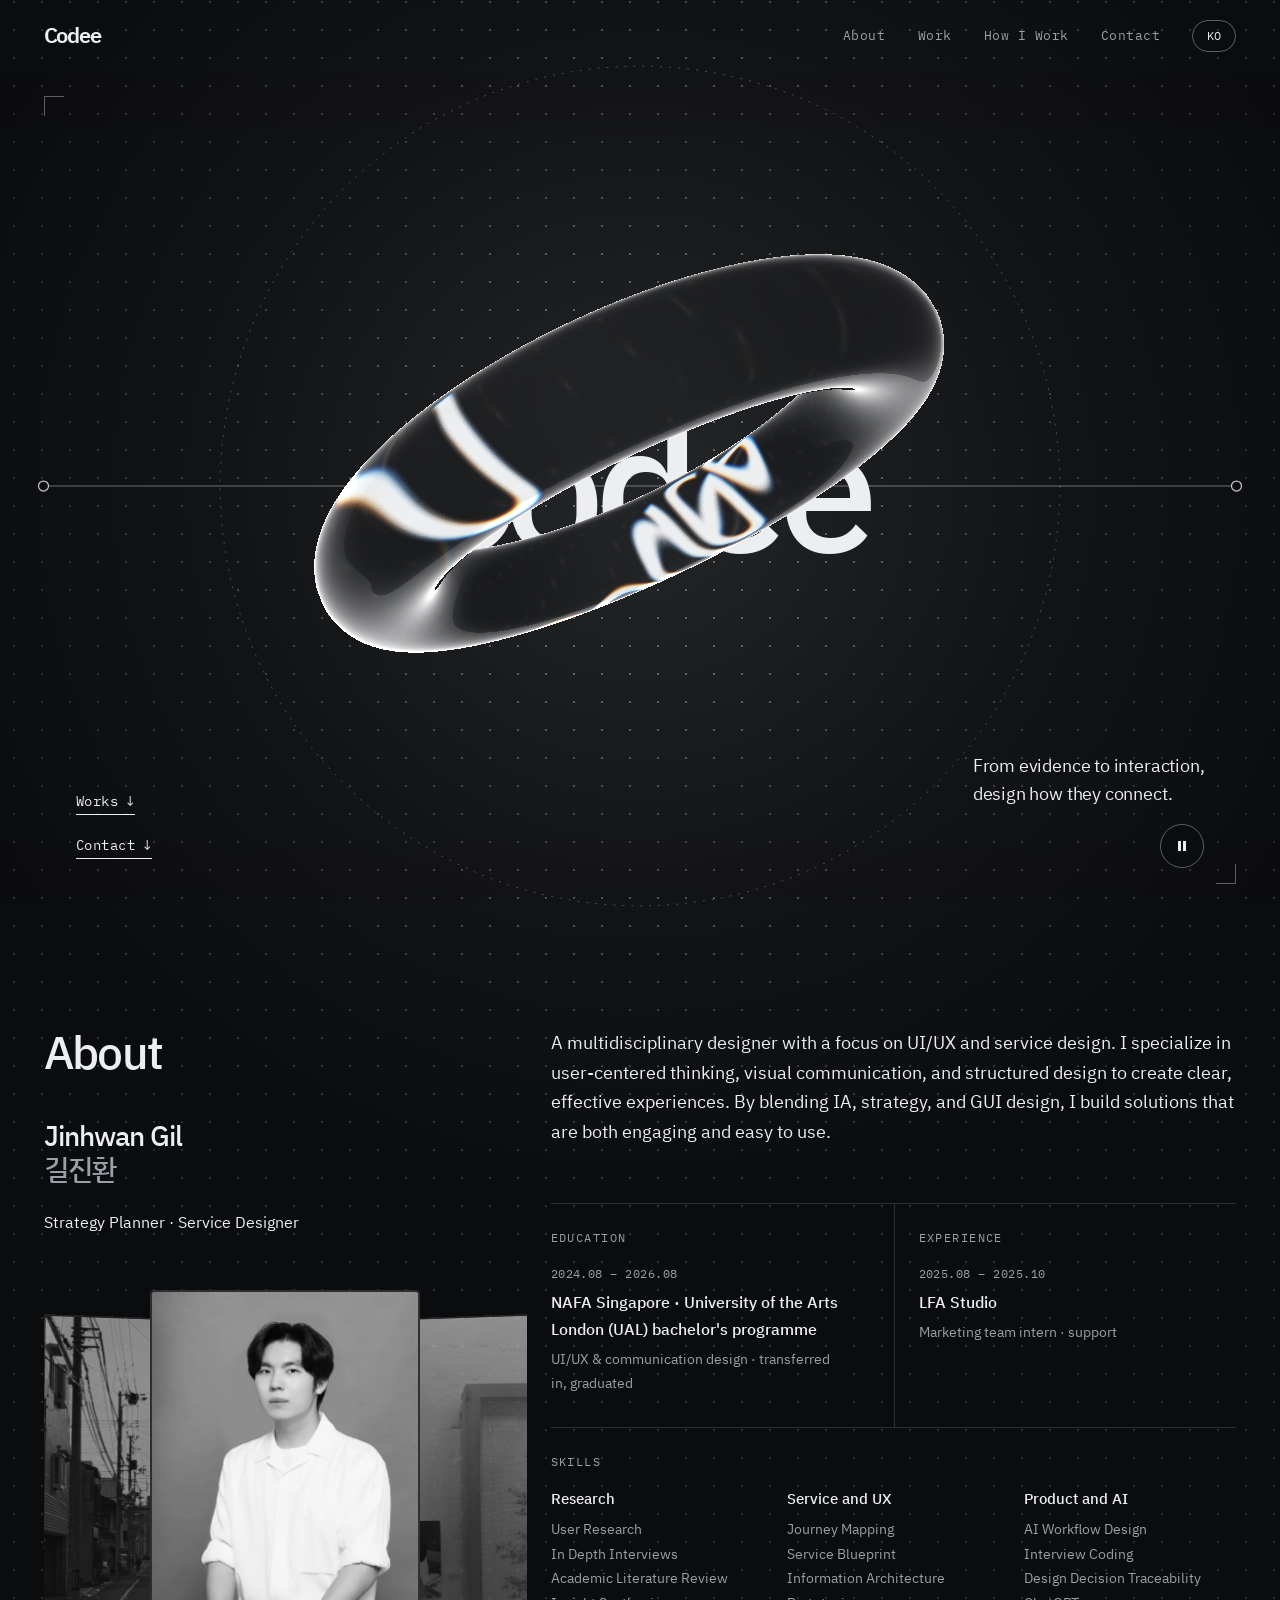
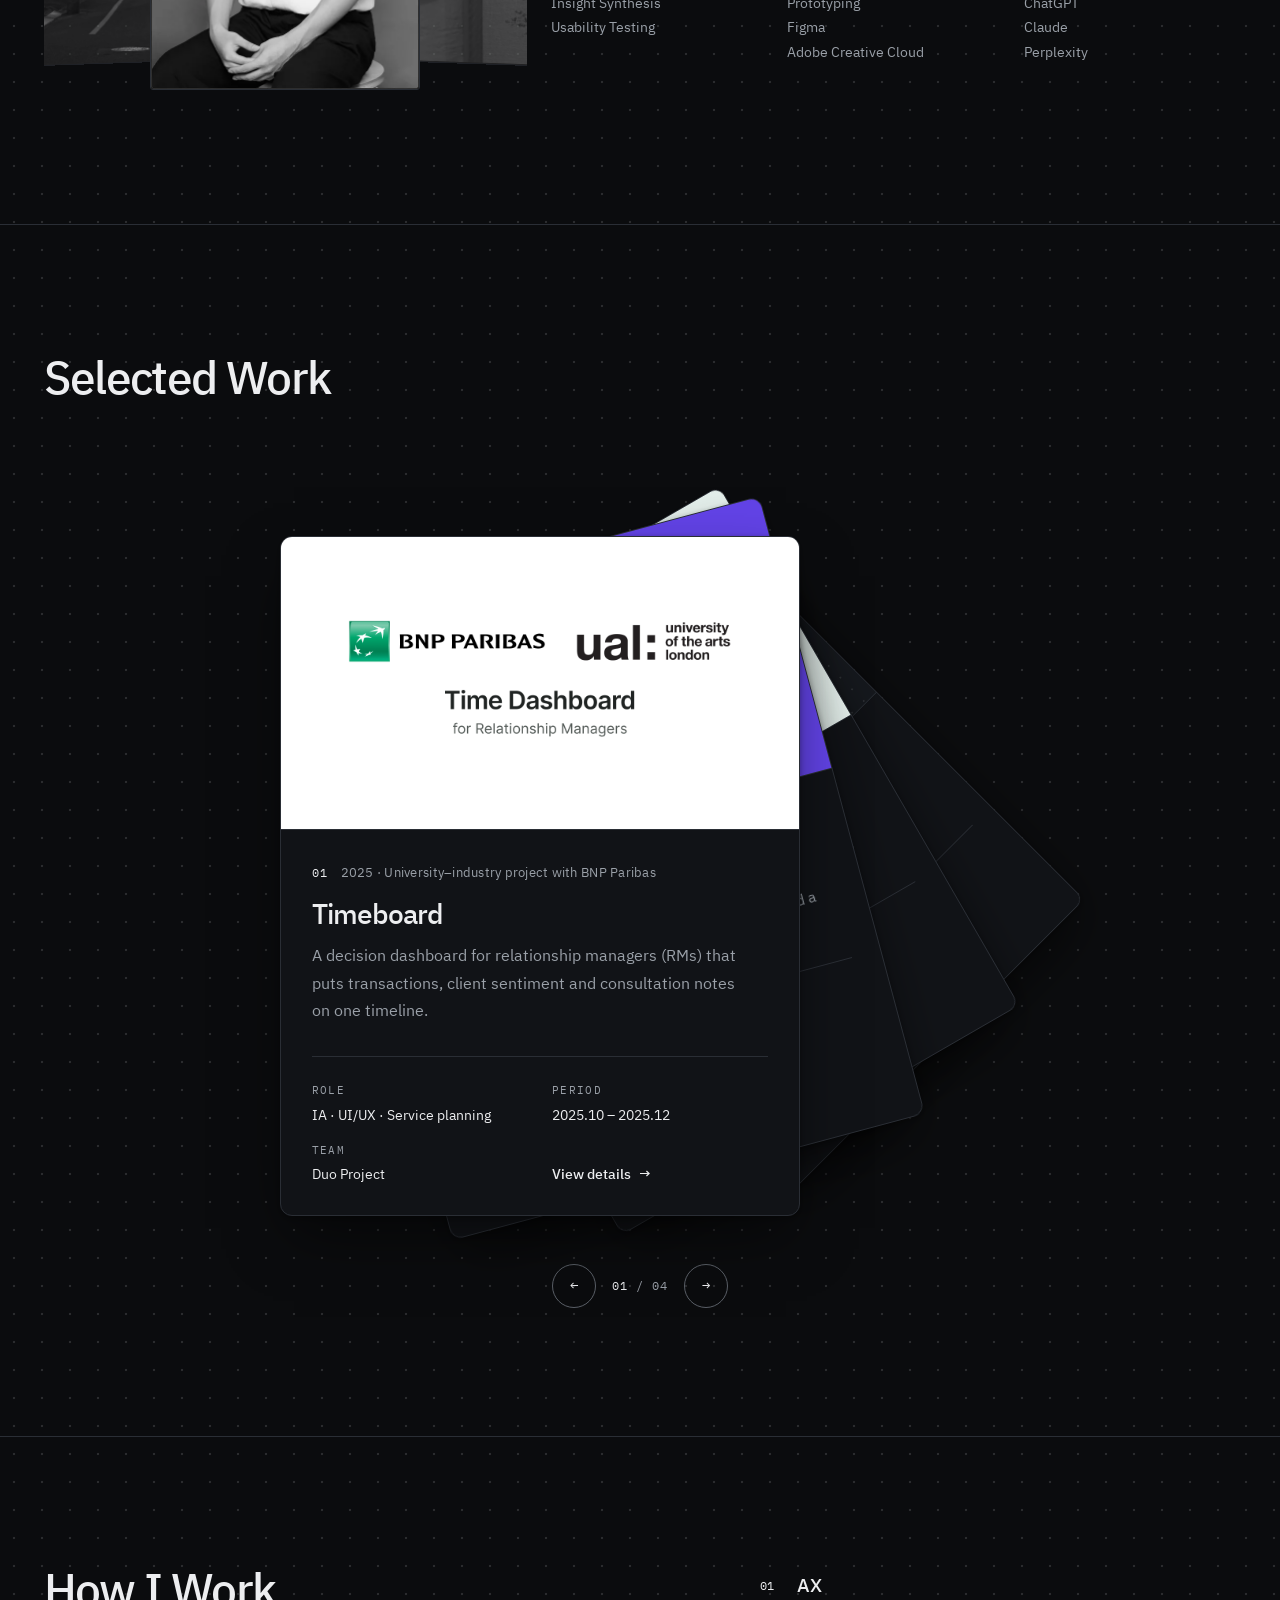
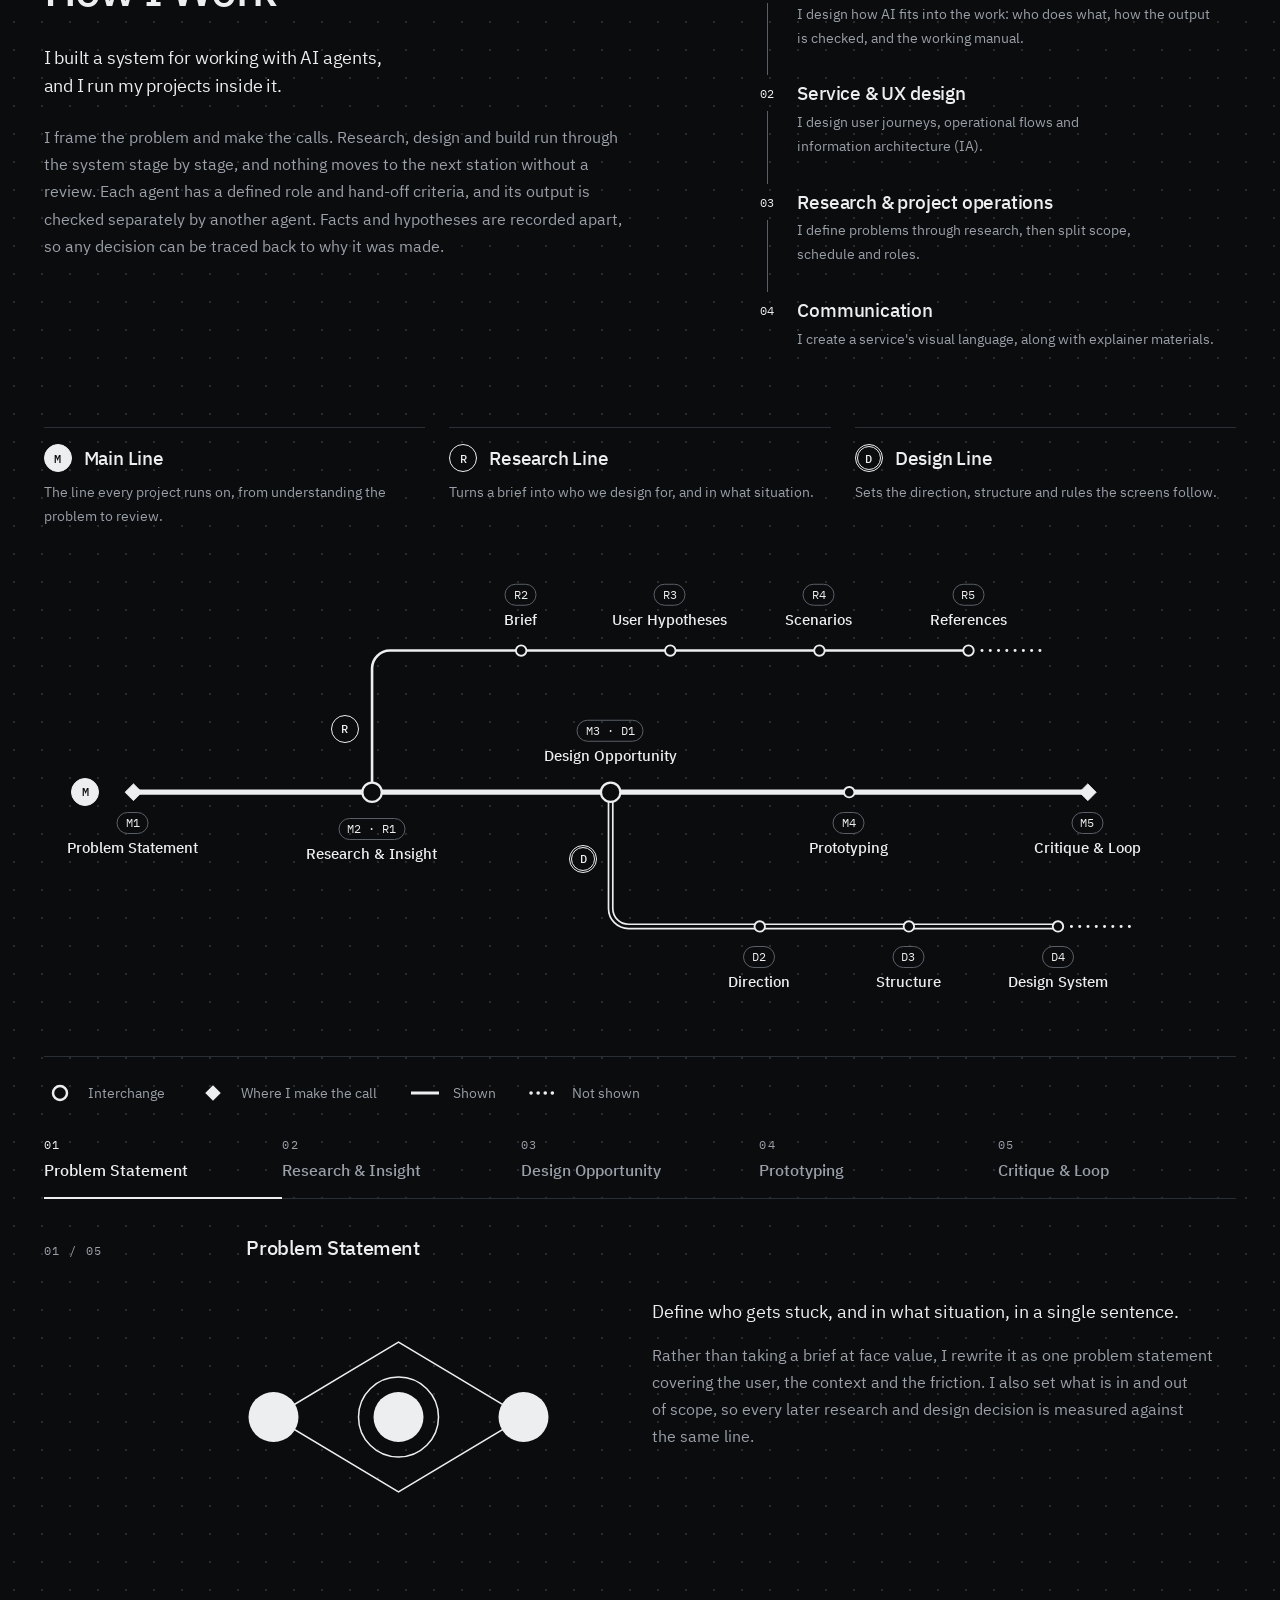
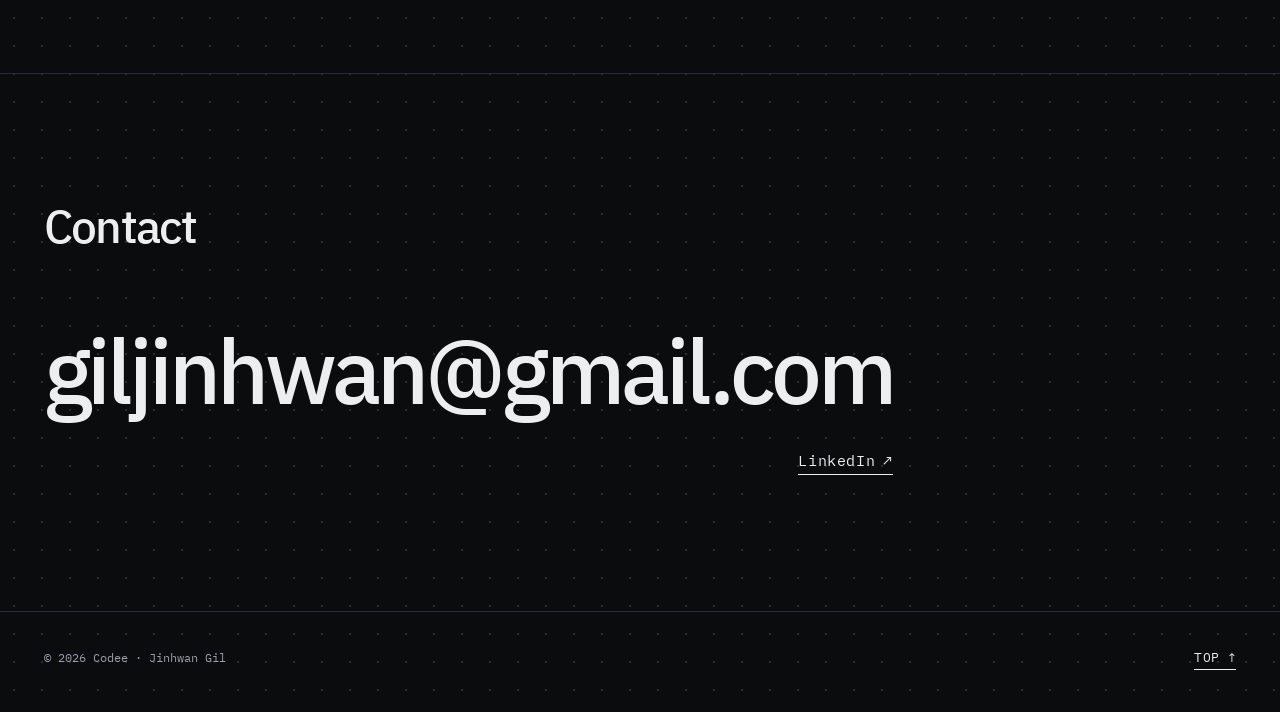
==== en/index.html @ a47cee91 "Publish Codee site Co-Authored-By: Claude Opus 5.5 <noreply@anthropic.com>" ====
<!doctype html>
<html lang="en">
<head>
  <meta charset="utf-8">
  <meta name="viewport" content="width=device-width, initial-scale=1">
  <meta name="color-scheme" content="dark">
  <meta name="theme-color" content="#0B0C0E">
  <title>Codee — Jinhwan Gil · Strategy Planner &amp; Service Designer</title>
  <meta name="description" content="From evidence to interaction, design how they connect.">
  <meta property="og:type" content="website">
  <meta property="og:title" content="Codee — Jinhwan Gil · Strategy Planner &amp; Service Designer">
  <meta property="og:description" content="From evidence to interaction, design how they connect.">
  <meta property="og:locale" content="en_US">
  <meta property="og:url" content="https://jinhwan-ship-it.github.io/Codee_-Website/en/">
  <link rel="canonical" href="https://jinhwan-ship-it.github.io/Codee_-Website/en/">
  <link rel="alternate" hreflang="ko" href="https://jinhwan-ship-it.github.io/Codee_-Website/">
  <link rel="alternate" hreflang="en" href="https://jinhwan-ship-it.github.io/Codee_-Website/en/">
  <link rel="preconnect" href="https://fonts.googleapis.com">
  <link rel="preconnect" href="https://fonts.gstatic.com" crossorigin>
  <link rel="stylesheet" href="https://fonts.googleapis.com/css2?family=IBM+Plex+Mono:wght@400;500&family=IBM+Plex+Sans+KR:wght@400;500;600&display=swap">
  <link rel="stylesheet" href="../assets/css/tokens.css">
  <link rel="stylesheet" href="../assets/css/base.css">
  <link rel="stylesheet" href="../assets/css/layout.css">
  <link rel="stylesheet" href="../assets/css/motion.css">
  <script>document.documentElement.classList.add('js');</script>
</head>
<body>
  <a class="skip-link" href="#main">Skip to content</a>

  <header class="site-header" data-header>
    <div class="shell site-header__inner">
      <a class="wordmark" href="#top" aria-label="Codee home">Codee</a>
      <button class="menu-toggle" type="button" aria-expanded="false" aria-controls="site-nav" data-menu-toggle data-label-open="Menu" data-label-close="Close">
        <span class="menu-toggle__label">Menu</span>
        <span class="menu-toggle__icon" aria-hidden="true"></span>
      </button>
      <nav class="site-nav" id="site-nav" aria-label="Main menu" data-menu>
        <ul class="site-nav__list">
          <li><a href="#about" data-nav>About</a></li>
          <li><a href="#work" data-nav>Work</a></li>
          <li><a href="#how" data-nav>How I Work</a></li>
          <li><a href="#contact" data-nav>Contact</a></li>
        </ul>
        <a class="lang-switch" href="../" hreflang="ko" lang="ko"><span class="visually-hidden">한국어 버전 — </span>KO</a>
      </nav>
    </div>
  </header>

  <main id="main">
    <section class="hero" id="top" aria-labelledby="hero-title" data-hero>
      <div class="hero__stage" data-glass-stage aria-hidden="true">
        <canvas class="hero__canvas" data-glass-canvas></canvas>
        <div class="hero__fallback" data-glass-fallback>
          <span class="hero__ring"></span>
        </div>
        <div class="hero__grab" data-glass-grab></div>
      </div>
      <h1 class="hero__title" id="hero-title" data-hero-title>Codee</h1>

      <div class="shell hero__frame">
        <p class="hero__lead"><span class="line">From evidence to interaction,</span> <span class="line">design how they connect.</span></p>
        <ul class="hero__links">
          <li><a class="text-link" href="#work">Works<span aria-hidden="true">↓</span></a></li>
          <li><a class="text-link" href="#contact">Contact<span aria-hidden="true">↓</span></a></li>
        </ul>
        <button class="motion-toggle" type="button" aria-label="Pause background motion" data-motion-toggle data-label-pause="Pause background motion" data-label-play="Play background motion" hidden>
          <span class="motion-toggle__icon" aria-hidden="true"></span>
        </button>
      </div>
    </section>

    <section class="section" id="about" aria-labelledby="about-title">
      <div class="shell profile">
        <div class="profile__id">
          <h2 class="section-title" id="about-title">About</h2>
          <p class="profile__name">Jinhwan Gil</p>
          <p class="profile__name-sub" lang="ko">길진환</p>
          <p class="profile__role">Strategy Planner&nbsp;· Service Designer</p>
          <div class="gallery" data-gallery aria-hidden="true">
            <div class="gallery__card" data-gallery-card><img src="../assets/img/about/photo-01.webp" alt="" width="270" height="400" loading="lazy" decoding="async" draggable="false"></div><div class="gallery__card" data-gallery-card><img src="../assets/img/about/photo-02.webp" alt="" width="270" height="400" loading="lazy" decoding="async" draggable="false"></div><div class="gallery__card" data-gallery-card><img src="../assets/img/about/photo-03.webp" alt="" width="270" height="400" loading="lazy" decoding="async" draggable="false"></div><div class="gallery__card" data-gallery-card><img src="../assets/img/about/photo-04.webp" alt="" width="270" height="400" loading="lazy" decoding="async" draggable="false"></div><div class="gallery__card" data-gallery-card><img src="../assets/img/about/photo-05.webp" alt="" width="270" height="400" loading="lazy" decoding="async" draggable="false"></div>
          </div>
        </div>
        <div class="profile__body">
          <p class="profile__desc">A multidisciplinary designer with a focus on UI/UX and service design. I specialize in user-centered thinking, visual communication, and structured design to create clear, effective experiences. By blending IA, strategy, and GUI&nbsp;design, I build solutions that are both engaging and easy to&nbsp;use.</p>
          <div class="profile__grid">
              <div class="profile__cell">
                <h3 class="profile__label">Education</h3>
                <p class="profile__period">2024.08 – 2026.08</p>
                <p class="profile__main">NAFA Singapore&nbsp;· University of the Arts London (UAL) bachelor's&nbsp;programme</p>
                <p class="profile__sub">UI/UX &amp; communication design&nbsp;· transferred in,&nbsp;graduated</p>
              </div>
              <div class="profile__cell">
                <h3 class="profile__label">Experience</h3>
                <p class="profile__period">2025.08 – 2025.10</p>
                <p class="profile__main">LFA&nbsp;Studio</p>
                <p class="profile__sub">Marketing team intern ·&nbsp;support</p>
              </div>
              <div class="profile__cell profile__cell--wide">
                <h3 class="profile__label">Skills</h3>
                <dl class="skills">
                  <div class="skills__group">
                    <dt>Research</dt>
                    <dd><ul class="skills__items"><li>User Research</li><li>In Depth Interviews</li><li>Academic Literature Review</li><li>Insight Synthesis</li><li>Usability Testing</li></ul></dd>
                  </div>
                  <div class="skills__group">
                    <dt>Service and UX</dt>
                    <dd><ul class="skills__items"><li>Journey Mapping</li><li>Service Blueprint</li><li>Information Architecture</li><li>Prototyping</li><li>Figma</li><li>Adobe Creative Cloud</li></ul></dd>
                  </div>
                  <div class="skills__group">
                    <dt>Product and AI</dt>
                    <dd><ul class="skills__items"><li>AI Workflow Design</li><li>Interview Coding</li><li>Design Decision Traceability</li><li>ChatGPT</li><li>Claude</li><li>Perplexity</li></ul></dd>
                  </div>
                </dl>
              </div>
          </div>
        </div>
      </div>
    </section>

    <section class="section" id="work" aria-labelledby="work-title">
      <div class="shell">
        <header class="section-head">
          <h2 class="section-title" id="work-title">Selected Work</h2>
        </header>

        <div class="work-stage" data-stack-stage>
          <ol class="work-list" data-stack>
          <li class="work-card">
            <div class="work-card__link work-card__link--viewer">
              <div class="work-card__media thumb" data-thumb><picture><source media="(max-width: 560px)" srcset="../assets/img/work/timeboard/thumb-mobile.png" width="696" height="435"><img src="../assets/img/work/timeboard/thumb.png" alt="BNP Paribas · UAL — Time Dashboard for Relationship Managers" width="1314" height="820" loading="lazy" decoding="async" draggable="false" data-slot></picture></div>
              <div class="work-card__body">
                <p class="work-card__index"><span aria-hidden="true">01</span>2025&nbsp;· University–industry project with BNP&nbsp;Paribas</p>
                <h3 class="work-card__title">Timeboard</h3>
                <p class="work-card__summary">A decision dashboard for relationship managers (RMs) that puts transactions, client sentiment and consultation notes on one&nbsp;timeline.</p>
                <div class="meta">
                  <dl class="meta__list"><div><dt>Role</dt><dd>IA&nbsp;· UI/UX&nbsp;· Service planning</dd></div><div><dt>Period</dt><dd>2025.10 – 2025.12</dd></div><div><dt>Team</dt><dd>Duo Project</dd></div></dl>
                  <button class="work-card__more" type="button" data-viewer-open="timeboard" aria-haspopup="dialog">View details<span class="work-card__arrow" aria-hidden="true">→</span></button>
                </div>
              </div>
            </div>
          </li>
          <li class="work-card">
            <div class="work-card__link work-card__link--viewer">
              <div class="work-card__media thumb" data-thumb><picture><source media="(max-width: 560px)" srcset="../assets/img/work/joyn/thumb-mobile.png" width="696" height="435"><img src="../assets/img/work/joyn/thumb.png" alt="Joyn — International Student Community Platform" width="1314" height="820" loading="lazy" decoding="async" draggable="false" data-slot></picture></div>
              <div class="work-card__body">
                <p class="work-card__index"><span aria-hidden="true">02</span>2026&nbsp;· Personal&nbsp;project</p>
                <h3 class="work-card__title">Joyn</h3>
                <p class="work-card__summary">A community for international students: 3–5 people spend a week together, then choose what’s&nbsp;next.</p>
                <div class="meta">
                  <dl class="meta__list"><div><dt>Role</dt><dd>Service design&nbsp;· UI/UX&nbsp;· Prototyping</dd></div><div><dt>Period</dt><dd>2026.01 – 2026.04</dd></div><div><dt>Team</dt><dd>Solo Project</dd></div></dl>
                  <button class="work-card__more" type="button" data-viewer-open="joyn" aria-haspopup="dialog">View details<span class="work-card__arrow" aria-hidden="true">→</span></button>
                </div>
              </div>
            </div>
          </li>
          <li class="work-card">
            <div class="work-card__link work-card__link--viewer">
              <div class="work-card__media thumb" data-thumb><picture><source media="(max-width: 560px)" srcset="../assets/img/work/dogta/thumb-mobile.png" width="696" height="435"><img src="../assets/img/work/dogta/thumb.png" alt="DogTa — Pet Care Service Project" width="1314" height="820" loading="lazy" decoding="async" draggable="false" data-slot></picture></div>
              <div class="work-card__body">
                <p class="work-card__index"><span aria-hidden="true">03</span>2026&nbsp;· Personal&nbsp;project</p>
                <h3 class="work-card__title">Dogta</h3>
                <p class="work-card__summary">A shared space for pet owners and trainers that connects training records with explanations and&nbsp;questions.</p>
                <div class="meta">
                  <dl class="meta__list"><div><dt>Role</dt><dd>Service design&nbsp;· UX flows&nbsp;· Prototyping</dd></div><div><dt>Period</dt><dd>2026.08 – 2026.09</dd></div><div><dt>Team</dt><dd>Solo Project</dd></div></dl>
                  <button class="work-card__more" type="button" data-viewer-open="dogta" aria-haspopup="dialog">View details<span class="work-card__arrow" aria-hidden="true">→</span></button>
                </div>
              </div>
            </div>
          </li>
          <li class="work-card">
            <div class="work-card__link work-card__link--viewer">
              <div class="work-card__media thumb is-empty"></div>
              <div class="work-card__body">
                <p class="work-card__index"><span aria-hidden="true">04</span></p>
                <h3 class="work-card__title">Routeree</h3>
                <p class="work-card__summary">Lorem auriosm is making so waiting a&nbsp;moment</p>
                <div class="meta">
                  <dl class="meta__list"><div><dt>Role</dt><dd></dd></div><div><dt>Period</dt><dd></dd></div><div><dt>Team</dt><dd></dd></div></dl>
                  <button class="work-card__more" type="button" data-viewer-open="routeree" aria-haspopup="dialog">View details<span class="work-card__arrow" aria-hidden="true">→</span></button>
                </div>
              </div>
            </div>
          </li>
          </ol>
          <div class="stack-nav" data-stack-nav hidden>
            <button class="stack-nav__btn" type="button" data-stack-prev aria-label="Previous project"><span aria-hidden="true">←</span></button>
            <p class="stack-nav__count" aria-hidden="true"><span data-stack-current>01</span> / 04</p>
            <button class="stack-nav__btn" type="button" data-stack-next aria-label="Next project"><span aria-hidden="true">→</span></button>
          </div>
          <p class="visually-hidden" aria-live="polite" data-stack-status></p>
        </div>
      </div>
    </section>

    <section class="section" id="how" aria-labelledby="how-title">
      <div class="shell">
        <div class="how-head">
          <h2 class="section-title how-head__title" id="how-title">How I Work</h2>
          <div class="how-head__text">
            <p class="how-head__lead"><span class="line">I built a system for working with AI agents,</span> <span class="line">and I run my projects inside&nbsp;it.</span></p>
            <p class="how-head__body">I frame the problem and make the calls. Research, design and build run through the system stage by stage, and nothing moves to the next station without a review. Each agent has a defined role and hand-off criteria, and its output is checked separately by another agent. Facts and hypotheses are recorded apart, so any decision can be traced back to why it was&nbsp;made.</p>
          </div>
          <ol class="do-list">
            <li class="do-item">
              <p class="do-item__index" aria-hidden="true">01</p>
              <h3 class="do-item__title">AX</h3>
              <p class="do-item__text">I design how AI fits into the work: who does what, how the output is checked, and the working&nbsp;manual.</p>
            </li>
            <li class="do-item">
              <p class="do-item__index" aria-hidden="true">02</p>
              <h3 class="do-item__title">Service &amp; UX&nbsp;design</h3>
              <p class="do-item__text">I design user journeys, operational flows and information architecture&nbsp;(IA).</p>
            </li>
            <li class="do-item">
              <p class="do-item__index" aria-hidden="true">03</p>
              <h3 class="do-item__title">Research &amp; project&nbsp;operations</h3>
              <p class="do-item__text">I define problems through research, then split scope, schedule and&nbsp;roles.</p>
            </li>
            <li class="do-item">
              <p class="do-item__index" aria-hidden="true">04</p>
              <h3 class="do-item__title">Communication</h3>
              <p class="do-item__text">I create a service's visual language, along with explainer&nbsp;materials.</p>
            </li>
          </ol>
        </div>
        <div class="linemap-area">
          <div class="linemap" role="group" aria-label="Part of my working system's line map: main, research and design lines" data-motion="draw" data-motion-state="static">
            <svg class="linemap__svg" viewBox="0 0 1600 580" aria-hidden="true" focusable="false">
            <path class="linemap__path line-m" pathLength="1" d="M120 290 H1400"/>
            <path class="linemap__path line-r" pathLength="1" d="M440 290 V124 A24 24 0 0 1 464 100 H1240"/>
            <path class="linemap__path line-d" pathLength="1" d="M760 290 V446 A24 24 0 0 0 784 470 H1360"/>
            <path class="linemap__path line-d-inner" pathLength="1" d="M760 290 V446 A24 24 0 0 0 784 470 H1360"/>
            <path class="segment-hidden line-r" d="M1258 100 H1340"/>
            <path class="segment-hidden line-d" d="M1378 470 H1460"/>
            <rect class="mark is-decision" data-mark="m1" x="112" y="282" width="16" height="16" transform="rotate(45 120 290)"/>
            <circle class="mark interchange" data-mark="m2" cx="440" cy="290" r="13"/>
            <circle class="mark interchange" data-mark="m3" cx="760" cy="290" r="13"/>
            <circle class="mark" data-mark="m4" cx="1080" cy="290" r="7"/>
            <rect class="mark is-decision" data-mark="m5" x="1392" y="282" width="16" height="16" transform="rotate(45 1400 290)"/>
            <circle class="mark" data-mark="r2" cx="640" cy="100" r="7"/>
            <circle class="mark" data-mark="r3" cx="840" cy="100" r="7"/>
            <circle class="mark" data-mark="r4" cx="1040" cy="100" r="7"/>
            <circle class="mark" data-mark="r5" cx="1240" cy="100" r="7"/>
            <circle class="mark" data-mark="d2" cx="960" cy="470" r="7"/>
            <circle class="mark" data-mark="d3" cx="1160" cy="470" r="7"/>
            <circle class="mark" data-mark="d4" cx="1360" cy="470" r="7"/>
            </svg>
            <div class="linemap__line line-m">
              <h3 class="linemap__title"><span class="line-badge">M</span><span class="linemap__name">Main Line</span></h3>
              <p class="linemap__desc">The line every project runs on, from understanding the problem to&nbsp;review.</p>
              <span class="linemap__tag line-badge" aria-hidden="true" style="--x:3.5%;--y:50%">M</span>
              <ol class="linemap__stations">
                <li class="station is-below is-decision" data-station="m1" style="--x:7.5%;--y:50%"><span class="station__code">M1</span><span class="station__name">Problem Statement</span></li>
                <li class="station is-below interchange" data-station="m2" style="--x:27.5%;--y:50%"><span class="station__code">M2&nbsp;· R1</span><span class="station__name">Research &amp; Insight</span></li>
                <li class="station is-above interchange" data-station="m3" style="--x:47.5%;--y:50%"><span class="station__code">M3&nbsp;· D1</span><span class="station__name">Design Opportunity</span></li>
                <li class="station is-below" data-station="m4" style="--x:67.5%;--y:50%"><span class="station__code">M4</span><span class="station__name">Prototyping</span></li>
                <li class="station is-below is-decision" data-station="m5" style="--x:87.5%;--y:50%"><span class="station__code">M5</span><span class="station__name">Critique &amp; Loop</span></li>
              </ol>
            </div>
            <div class="linemap__line line-r">
              <h3 class="linemap__title"><span class="line-badge">R</span><span class="linemap__name">Research Line</span></h3>
              <p class="linemap__desc">Turns a brief into who we design for, and in what&nbsp;situation.</p>
              <span class="linemap__tag line-badge" aria-hidden="true" style="--x:25.25%;--y:35.34%">R</span>
              <ol class="linemap__stations">
                <li class="interchange" data-station="m2-r"><span class="station__code">M2&nbsp;· R1</span></li>
                <li class="station is-above" data-station="r2" style="--x:40%;--y:17.24%"><span class="station__code">R2</span><span class="station__name">Brief</span></li>
                <li class="station is-above" data-station="r3" style="--x:52.5%;--y:17.24%"><span class="station__code">R3</span><span class="station__name">User Hypotheses</span></li>
                <li class="station is-above" data-station="r4" style="--x:65%;--y:17.24%"><span class="station__code">R4</span><span class="station__name">Scenarios</span></li>
                <li class="station is-above" data-station="r5" style="--x:77.5%;--y:17.24%"><span class="station__code">R5</span><span class="station__name">References</span></li>
              </ol>
            </div>
            <div class="linemap__line line-d">
              <h3 class="linemap__title"><span class="line-badge">D</span><span class="linemap__name">Design Line</span></h3>
              <p class="linemap__desc">Sets the direction, structure and rules the screens&nbsp;follow.</p>
              <span class="linemap__tag line-badge" aria-hidden="true" style="--x:45.25%;--y:65.52%">D</span>
              <ol class="linemap__stations">
                <li class="interchange" data-station="m3-d"><span class="station__code">M3&nbsp;· D1</span></li>
                <li class="station is-below" data-station="d2" style="--x:60%;--y:81.03%"><span class="station__code">D2</span><span class="station__name">Direction</span></li>
                <li class="station is-below" data-station="d3" style="--x:72.5%;--y:81.03%"><span class="station__code">D3</span><span class="station__name">Structure</span></li>
                <li class="station is-below" data-station="d4" style="--x:85%;--y:81.03%"><span class="station__code">D4</span><span class="station__name">Design System</span></li>
              </ol>
            </div>
          </div>
          <ul class="linemap__legend">
            <li><svg class="legend-icon" viewBox="0 0 32 20" aria-hidden="true" focusable="false"><circle class="mark interchange" cx="16" cy="10" r="7"/></svg><span>Interchange</span></li>
            <li><svg class="legend-icon" viewBox="0 0 32 20" aria-hidden="true" focusable="false"><rect class="mark is-decision" x="11" y="5" width="10" height="10" transform="rotate(45 16 10)"/></svg><span>Where I make the call</span></li>
            <li><svg class="legend-icon" viewBox="0 0 32 20" aria-hidden="true" focusable="false"><path class="legend-line" d="M2 10 H30"/></svg><span>Shown</span></li>
            <li><svg class="legend-icon" viewBox="0 0 32 20" aria-hidden="true" focusable="false"><path class="legend-line segment-hidden" d="M3 10 H30"/></svg><span>Not shown</span></li>
          </ul>
        </div>

        <div class="steps" role="tablist" aria-label="Work stages" data-tabs>
            <button class="steps__tab" type="button" role="tab" id="step-tab-1" aria-controls="step-panel-1" aria-selected="true" tabindex="0"><span class="steps__num">01</span><span class="steps__name">Problem Statement</span></button>
            <button class="steps__tab" type="button" role="tab" id="step-tab-2" aria-controls="step-panel-2" aria-selected="false" tabindex="-1"><span class="steps__num">02</span><span class="steps__name">Research &amp; Insight</span></button>
            <button class="steps__tab" type="button" role="tab" id="step-tab-3" aria-controls="step-panel-3" aria-selected="false" tabindex="-1"><span class="steps__num">03</span><span class="steps__name">Design Opportunity</span></button>
            <button class="steps__tab" type="button" role="tab" id="step-tab-4" aria-controls="step-panel-4" aria-selected="false" tabindex="-1"><span class="steps__num">04</span><span class="steps__name">Prototyping</span></button>
            <button class="steps__tab" type="button" role="tab" id="step-tab-5" aria-controls="step-panel-5" aria-selected="false" tabindex="-1"><span class="steps__num">05</span><span class="steps__name">Critique &amp; Loop</span></button>
        </div>
        <div class="flow-panels">
          <div class="flow-panel" role="tabpanel" id="step-panel-1" aria-labelledby="step-tab-1" tabindex="0">
            <p class="flow-panel__num">01 / 05</p>
            <h3 class="flow-panel__title">Problem Statement</h3>
            <svg class="step-icon" viewBox="0 0 122 96" style="--vb-w:122" aria-hidden="true" focusable="false"><polygon points="11,48 61,18 111,48 61,78"/><circle cx="61" cy="48" r="16"/><circle class="dot" cx="11" cy="48" r="10"/><circle class="dot" cx="111" cy="48" r="10"/><circle class="dot" cx="61" cy="48" r="10"/></svg>
            <div class="flow-panel__body">
              <p class="flow-panel__text">Define who gets stuck, and in what situation, in a single&nbsp;sentence.</p>
              <p class="flow-panel__desc">Rather than taking a brief at face value, I rewrite it as one problem statement covering the user, the context and the friction. I also set what is in and out of scope, so every later research and design decision is measured against the same&nbsp;line.</p>
            </div>
          </div>
          <div class="flow-panel" role="tabpanel" id="step-panel-2" aria-labelledby="step-tab-2" tabindex="0" hidden>
            <p class="flow-panel__num">02 / 05</p>
            <h3 class="flow-panel__title">Research &amp; Insight</h3>
            <svg class="step-icon" viewBox="0 0 89 96" style="--vb-w:89" aria-hidden="true" focusable="false"><circle cx="60" cy="32" r="21"/><path d="M45.2 46.8 L8 84"/><circle class="dot" cx="60" cy="11" r="6.5"/><circle class="dot" cx="81" cy="32" r="6.5"/><circle class="dot" cx="60" cy="53" r="6.5"/><circle class="dot" cx="39" cy="32" r="6.5"/><circle class="dot" cx="8" cy="84" r="6.5"/></svg>
            <div class="flow-panel__body">
              <p class="flow-panel__text">Separate verified facts from hypotheses, so research can support&nbsp;decisions.</p>
              <p class="flow-panel__desc">I document findings from user interviews, literature and reference analysis together with their sources. Recurring behaviours and pain points are clustered into insights, and anything still unverified is flagged as a hypothesis to test in the next&nbsp;stage.</p>
            </div>
          </div>
          <div class="flow-panel" role="tabpanel" id="step-panel-3" aria-labelledby="step-tab-3" tabindex="0" hidden>
            <p class="flow-panel__num">03 / 05</p>
            <h3 class="flow-panel__title">Design Opportunity</h3>
            <svg class="step-icon" viewBox="0 0 122 96" style="--vb-w:122" aria-hidden="true" focusable="false"><path d="M1 48 H121 M39 26 L83 70 M83 26 L39 70"/><circle class="dot" cx="61" cy="48" r="10"/></svg>
            <div class="flow-panel__body">
              <p class="flow-panel__text">Choose the opportunities worth pursuing, and design the flow before the&nbsp;screens.</p>
              <p class="flow-panel__desc">From the insights, I select the points with the most user value and feasibility and frame them as design opportunities. Journey maps and service blueprints set the order in which people, operations and systems connect, and information architecture defines how the screens link&nbsp;together.</p>
            </div>
          </div>
          <div class="flow-panel" role="tabpanel" id="step-panel-4" aria-labelledby="step-tab-4" tabindex="0" hidden>
            <p class="flow-panel__num">04 / 05</p>
            <h3 class="flow-panel__title">Prototyping</h3>
            <svg class="step-icon" viewBox="0 0 122 96" style="--vb-w:122" aria-hidden="true" focusable="false"><path d="M10 48 H112 M61 14 V82 M61 48 L43 31 M61 48 L79 31 M61 48 L43 65 M61 48 L79 65"/><circle class="dot" cx="10" cy="48" r="8.5"/><circle class="dot" cx="112" cy="48" r="8.5"/><circle class="dot" cx="61" cy="14" r="8.5"/><circle class="dot" cx="61" cy="82" r="8.5"/><circle class="dot" cx="43" cy="31" r="8.5"/><circle class="dot" cx="79" cy="31" r="8.5"/><circle class="dot" cx="43" cy="65" r="8.5"/><circle class="dot" cx="79" cy="65" r="8.5"/><circle class="dot" cx="61" cy="48" r="8.5"/></svg>
            <div class="flow-panel__body">
              <p class="flow-panel__text">Turn the key flow into screens people can click through and&nbsp;test.</p>
              <p class="flow-panel__desc">I build the most important flow first, in Figma and in code, and use it hands-on to find where people get stuck. The visual language and component rules set along the way are organised into a design system, so the product can grow without losing&nbsp;consistency.</p>
            </div>
          </div>
          <div class="flow-panel" role="tabpanel" id="step-panel-5" aria-labelledby="step-tab-5" tabindex="0" hidden>
            <p class="flow-panel__num">05 / 05</p>
            <h3 class="flow-panel__title">Critique &amp; Loop</h3>
            <svg class="step-icon" viewBox="0 0 88 96" style="--vb-w:88" aria-hidden="true" focusable="false"><rect x="7" y="11" width="74" height="74"/><circle class="dot" cx="7" cy="11" r="6"/><circle class="dot" cx="81" cy="11" r="6"/><circle class="dot" cx="7" cy="85" r="6"/><circle class="dot" cx="81" cy="85" r="6"/><circle class="dot" cx="25.5" cy="29.5" r="6"/><circle class="dot" cx="62.5" cy="29.5" r="6"/><circle class="dot" cx="25.5" cy="66.5" r="6"/><circle class="dot" cx="62.5" cy="66.5" r="6"/></svg>
            <div class="flow-panel__body">
              <p class="flow-panel__text">Review against agreed criteria, and feed the results into the next&nbsp;revision.</p>
              <p class="flow-panel__desc">I review the outcome for usability, accessibility and feasibility, then get a second look from outside the work. Issues go back to the stage they came from, and every changed decision is recorded with its reason, setting the baseline for the next&nbsp;project.</p>
            </div>
          </div>
        </div>
      </div>
    </section>

    <section class="section section--contact" id="contact" aria-labelledby="contact-title">
      <div class="shell">
        <header class="section-head">
          <h2 class="section-title" id="contact-title">Contact</h2>
        </header>
        <div class="contact__block">
          <p class="contact__email"><a href="mailto:giljinhwan@gmail.com">giljinhwan@gmail.com</a></p>
          <a class="text-link contact__link" href="https://www.linkedin.com/in/jinhwan-gil-2357b8343/" rel="noopener" target="_blank">LinkedIn<span class="visually-hidden"> (opens in a new tab)</span><span aria-hidden="true">↗</span></a>
        </div>
      </div>
    </section>
  </main>

  <footer class="site-footer">
    <div class="shell site-footer__inner">
      <p>© 2026 Codee&nbsp;· Jinhwan Gil</p>
      <a class="text-link" href="#top">TOP<span aria-hidden="true">↑</span></a>
    </div>
  </footer>

  <div class="work-viewer work-viewer--deck" id="viewer-timeboard" role="dialog" aria-modal="true" aria-label="Timeboard" data-viewer="timeboard" hidden>
    <button class="work-viewer__close" type="button" data-viewer-close><span class="menu-toggle__label">Close</span><span class="menu-toggle__icon" aria-hidden="true"></span></button>
    <ol class="work-viewer__deck" tabindex="0" aria-label="Timeboard pitch deck">
      <li><img src="../assets/img/work/timeboard/deck/p01.jpg" alt="Timeboard pitch deck 1 / 23" width="2000" height="1125" loading="lazy" decoding="async"></li>
      <li><img src="../assets/img/work/timeboard/deck/p02.jpg" alt="Timeboard pitch deck 2 / 23" width="2000" height="1125" loading="lazy" decoding="async"></li>
      <li><img src="../assets/img/work/timeboard/deck/p03.jpg" alt="Timeboard pitch deck 3 / 23" width="2000" height="1125" loading="lazy" decoding="async"></li>
      <li><img src="../assets/img/work/timeboard/deck/p04.jpg" alt="Timeboard pitch deck 4 / 23" width="2000" height="1125" loading="lazy" decoding="async"></li>
      <li><img src="../assets/img/work/timeboard/deck/p05.jpg" alt="Timeboard pitch deck 5 / 23" width="2000" height="1125" loading="lazy" decoding="async"></li>
      <li><img src="../assets/img/work/timeboard/deck/p06.jpg" alt="Timeboard pitch deck 6 / 23" width="2000" height="1125" loading="lazy" decoding="async"></li>
      <li><img src="../assets/img/work/timeboard/deck/p07.jpg" alt="Timeboard pitch deck 7 / 23" width="2000" height="1125" loading="lazy" decoding="async"></li>
      <li><img src="../assets/img/work/timeboard/deck/p08.jpg" alt="Timeboard pitch deck 8 / 23" width="2000" height="1125" loading="lazy" decoding="async"></li>
      <li><img src="../assets/img/work/timeboard/deck/p09.jpg" alt="Timeboard pitch deck 9 / 23" width="2000" height="1125" loading="lazy" decoding="async"></li>
      <li><img src="../assets/img/work/timeboard/deck/p10.jpg" alt="Timeboard pitch deck 10 / 23" width="2000" height="1125" loading="lazy" decoding="async"></li>
      <li><img src="../assets/img/work/timeboard/deck/p11.jpg" alt="Timeboard pitch deck 11 / 23" width="2000" height="1125" loading="lazy" decoding="async"></li>
      <li><img src="../assets/img/work/timeboard/deck/p12.jpg" alt="Timeboard pitch deck 12 / 23" width="2000" height="1125" loading="lazy" decoding="async"></li>
      <li><img src="../assets/img/work/timeboard/deck/p13.jpg" alt="Timeboard pitch deck 13 / 23" width="2000" height="1125" loading="lazy" decoding="async"></li>
      <li><img src="../assets/img/work/timeboard/deck/p14.jpg" alt="Timeboard pitch deck 14 / 23" width="2000" height="1125" loading="lazy" decoding="async"></li>
      <li><img src="../assets/img/work/timeboard/deck/p15.jpg" alt="Timeboard pitch deck 15 / 23" width="2000" height="1125" loading="lazy" decoding="async"></li>
      <li><img src="../assets/img/work/timeboard/deck/p16.jpg" alt="Timeboard pitch deck 16 / 23" width="2000" height="1125" loading="lazy" decoding="async"></li>
      <li><img src="../assets/img/work/timeboard/deck/p17.jpg" alt="Timeboard pitch deck 17 / 23" width="2000" height="1125" loading="lazy" decoding="async"></li>
      <li><img src="../assets/img/work/timeboard/deck/p18.jpg" alt="Timeboard pitch deck 18 / 23" width="2000" height="1125" loading="lazy" decoding="async"></li>
      <li><img src="../assets/img/work/timeboard/deck/p19.jpg" alt="Timeboard pitch deck 19 / 23" width="2000" height="1125" loading="lazy" decoding="async"></li>
      <li><img src="../assets/img/work/timeboard/deck/p20.jpg" alt="Timeboard pitch deck 20 / 23" width="2000" height="1125" loading="lazy" decoding="async"></li>
      <li><img src="../assets/img/work/timeboard/deck/p21.jpg" alt="Timeboard pitch deck 21 / 23" width="2000" height="1125" loading="lazy" decoding="async"></li>
      <li><img src="../assets/img/work/timeboard/deck/p22.jpg" alt="Timeboard pitch deck 22 / 23" width="2000" height="1125" loading="lazy" decoding="async"></li>
      <li><img src="../assets/img/work/timeboard/deck/p23.jpg" alt="Timeboard pitch deck 23 / 23" width="2000" height="1125" loading="lazy" decoding="async"></li>
    </ol>
  </div>
  <div class="work-viewer work-viewer--deck" id="viewer-joyn" role="dialog" aria-modal="true" aria-label="Joyn" data-viewer="joyn" hidden>
    <button class="work-viewer__close" type="button" data-viewer-close><span class="menu-toggle__label">Close</span><span class="menu-toggle__icon" aria-hidden="true"></span></button>
    <ol class="work-viewer__deck" tabindex="0" aria-label="Joyn pitch deck">
      <li><img src="../assets/img/work/joyn/deck-en/p01.jpg" alt="Joyn pitch deck 1 / 15" width="2000" height="1125" loading="lazy" decoding="async"></li>
      <li><img src="../assets/img/work/joyn/deck-en/p02.jpg" alt="Joyn pitch deck 2 / 15" width="2000" height="1125" loading="lazy" decoding="async"></li>
      <li><img src="../assets/img/work/joyn/deck-en/p03.jpg" alt="Joyn pitch deck 3 / 15" width="2000" height="1125" loading="lazy" decoding="async"></li>
      <li><img src="../assets/img/work/joyn/deck-en/p04.jpg" alt="Joyn pitch deck 4 / 15" width="2000" height="1125" loading="lazy" decoding="async"></li>
      <li><img src="../assets/img/work/joyn/deck-en/p05.jpg" alt="Joyn pitch deck 5 / 15" width="2000" height="1125" loading="lazy" decoding="async"></li>
      <li><img src="../assets/img/work/joyn/deck-en/p06.jpg" alt="Joyn pitch deck 6 / 15" width="2000" height="1125" loading="lazy" decoding="async"></li>
      <li><img src="../assets/img/work/joyn/deck-en/p07.jpg" alt="Joyn pitch deck 7 / 15" width="2000" height="1125" loading="lazy" decoding="async"></li>
      <li><img src="../assets/img/work/joyn/deck-en/p08.jpg" alt="Joyn pitch deck 8 / 15" width="2000" height="1125" loading="lazy" decoding="async"></li>
      <li><img src="../assets/img/work/joyn/deck-en/p09.jpg" alt="Joyn pitch deck 9 / 15" width="2000" height="1125" loading="lazy" decoding="async"></li>
      <li><img src="../assets/img/work/joyn/deck-en/p10.jpg" alt="Joyn pitch deck 10 / 15" width="2000" height="1125" loading="lazy" decoding="async"></li>
      <li><img src="../assets/img/work/joyn/deck-en/p11.jpg" alt="Joyn pitch deck 11 / 15" width="2000" height="1125" loading="lazy" decoding="async"></li>
      <li><img src="../assets/img/work/joyn/deck-en/p12.jpg" alt="Joyn pitch deck 12 / 15" width="2000" height="1125" loading="lazy" decoding="async"></li>
      <li><img src="../assets/img/work/joyn/deck-en/p13.jpg" alt="Joyn pitch deck 13 / 15" width="2000" height="1125" loading="lazy" decoding="async"></li>
      <li><img src="../assets/img/work/joyn/deck-en/p14.jpg" alt="Joyn pitch deck 14 / 15" width="2000" height="1125" loading="lazy" decoding="async"></li>
      <li><img src="../assets/img/work/joyn/deck-en/p15.jpg" alt="Joyn pitch deck 15 / 15" width="2000" height="1125" loading="lazy" decoding="async"><a class="work-viewer__hotspot" href="https://www.figma.com/design/AgO3JQutuAhqvDts0Ejyn2?node-id=36-291" target="_blank" rel="noopener" aria-label="Explore the 12 core screens" style="left:4.61%;top:69.61%;width:22.54%;height:5.14%"></a><a class="work-viewer__hotspot" href="https://www.figma.com/design/AgO3JQutuAhqvDts0Ejyn2?node-id=29-2" target="_blank" rel="noopener" aria-label="View the early prototype" style="left:4.61%;top:74.98%;width:20.51%;height:5.14%"></a><a class="work-viewer__hotspot" href="https://www.figma.com/design/AgO3JQutuAhqvDts0Ejyn2?node-id=89-526&amp;autoplay-code-preview=89-526" target="_blank" rel="noopener" aria-label="Try the prototype" style="left:4.61%;top:80.35%;width:15.38%;height:5.14%"></a><ul class="work-viewer__links"><li><a class="text-link" href="https://www.figma.com/design/AgO3JQutuAhqvDts0Ejyn2?node-id=36-291" target="_blank" rel="noopener">Explore the 12 core screens<span aria-hidden="true">↗</span></a></li><li><a class="text-link" href="https://www.figma.com/design/AgO3JQutuAhqvDts0Ejyn2?node-id=29-2" target="_blank" rel="noopener">View the early prototype<span aria-hidden="true">↗</span></a></li><li><a class="text-link" href="https://www.figma.com/design/AgO3JQutuAhqvDts0Ejyn2?node-id=89-526&amp;autoplay-code-preview=89-526" target="_blank" rel="noopener">Try the prototype<span aria-hidden="true">↗</span></a></li></ul></li>
    </ol>
  </div>
  <div class="work-viewer work-viewer--deck" id="viewer-dogta" role="dialog" aria-modal="true" aria-label="Dogta" data-viewer="dogta" hidden>
    <button class="work-viewer__close" type="button" data-viewer-close><span class="menu-toggle__label">Close</span><span class="menu-toggle__icon" aria-hidden="true"></span></button>
    <ol class="work-viewer__deck" tabindex="0" aria-label="Dogta pitch deck">
      <li><img src="../assets/img/work/dogta/deck-en/p01.jpg" alt="Dogta pitch deck 1 / 14" width="2000" height="1125" loading="lazy" decoding="async"></li>
      <li><img src="../assets/img/work/dogta/deck-en/p02.jpg" alt="Dogta pitch deck 2 / 14" width="2000" height="1125" loading="lazy" decoding="async"></li>
      <li><img src="../assets/img/work/dogta/deck-en/p03.jpg" alt="Dogta pitch deck 3 / 14" width="2000" height="1125" loading="lazy" decoding="async"></li>
      <li><img src="../assets/img/work/dogta/deck-en/p04.jpg" alt="Dogta pitch deck 4 / 14" width="2000" height="1125" loading="lazy" decoding="async"></li>
      <li><img src="../assets/img/work/dogta/deck-en/p05.jpg" alt="Dogta pitch deck 5 / 14" width="2000" height="1125" loading="lazy" decoding="async"></li>
      <li><img src="../assets/img/work/dogta/deck-en/p06.jpg" alt="Dogta pitch deck 6 / 14" width="2000" height="1125" loading="lazy" decoding="async"></li>
      <li><img src="../assets/img/work/dogta/deck-en/p07.jpg" alt="Dogta pitch deck 7 / 14" width="2000" height="1125" loading="lazy" decoding="async"></li>
      <li><img src="../assets/img/work/dogta/deck-en/p08.jpg" alt="Dogta pitch deck 8 / 14" width="2000" height="1125" loading="lazy" decoding="async"></li>
      <li><img src="../assets/img/work/dogta/deck-en/p09.jpg" alt="Dogta pitch deck 9 / 14" width="2000" height="1125" loading="lazy" decoding="async"></li>
      <li><img src="../assets/img/work/dogta/deck-en/p10.jpg" alt="Dogta pitch deck 10 / 14" width="2000" height="1125" loading="lazy" decoding="async"></li>
      <li><img src="../assets/img/work/dogta/deck-en/p11.jpg" alt="Dogta pitch deck 11 / 14" width="2000" height="1125" loading="lazy" decoding="async"></li>
      <li><img src="../assets/img/work/dogta/deck-en/p12.jpg" alt="Dogta pitch deck 12 / 14" width="2000" height="1125" loading="lazy" decoding="async"></li>
      <li><img src="../assets/img/work/dogta/deck-en/p13.jpg" alt="Dogta pitch deck 13 / 14" width="2000" height="1125" loading="lazy" decoding="async"></li>
      <li><img src="../assets/img/work/dogta/deck-en/p14.jpg" alt="Dogta pitch deck 14 / 14" width="2000" height="1125" loading="lazy" decoding="async"></li>
    </ol>
  </div>
  <div class="work-viewer" id="viewer-routeree" role="dialog" aria-modal="true" aria-label="Routeree" aria-describedby="viewer-routeree-status" data-viewer="routeree" hidden>
    <button class="work-viewer__close" type="button" data-viewer-close><span class="menu-toggle__label">Close</span><span class="menu-toggle__icon" aria-hidden="true"></span></button>
    <div class="work-viewer__body">
      <div class="work-viewer__stage" data-viewer-stage></div>
      <p class="work-viewer__status" id="viewer-routeree-status">Still Loading</p>
    </div>
  </div>
  <script src="../assets/js/site.js" defer></script>
  <script src="../assets/js/glass-icon.js" defer></script>
  <script src="../assets/js/motion.js" defer></script>
</body>
</html>
---- assets/css/tokens.css ----
/* Codee — 토큰
 * 모노크롬(바탕 · 글자 · 보조 · 선 · 강한 선 + 표면 한 단계), IBM Plex Sans KR · IBM Plex Mono. 강조색 없음 — 강조는 Glass Icon의 굴절 · 반사가 맡는다.
 */
:root {
  color-scheme: dark;

  /* 디자인 1px — 1440까지 정확히 1px, 1440~1920은 화면 폭에 비례해 1.333px까지, 1920부터 고정.
     1440 시안을 큰 화면에서 같은 비율로 보이게 하는 기준. 고정 크기는 calc(N * var(--px))로 쓴다 */
  --px: clamp(1px, calc(100vw / 1440), 1.3334px);

  /* 색 — 대비(바탕 #0B0C0E 기준): fg 16.9 · muted 7.4 · line-strong 2.9(장식 경계용) */
  --c-bg: #0B0C0E;
  --c-surface: #111317;
  --c-surface-2: #16191E;
  --c-fg: #EDEEF0;
  --c-muted: #9AA0A8;
  --c-line: #2A2E35;
  --c-line-strong: #5A5F67;
  --c-focus: #EDEEF0;
  --c-glass-glow: rgba(237, 238, 240, 0.10);
  --c-dot: rgba(237, 238, 240, 0.14);
  --dim: rgb(11 12 14 / 0.92); /* 작업 화면(work-viewer) 뒤 딤 — 바탕 #0B0C0E 기반 */

  /* 글자 */
  --font-sans: "IBM Plex Sans KR", "IBM Plex Sans", system-ui, -apple-system, "Apple SD Gothic Neo", "Malgun Gothic", sans-serif;
  --font-mono: "IBM Plex Mono", ui-monospace, "SFMono-Regular", Menlo, Consolas, monospace;
  --fs-display: clamp(76px, 11vw, 208px);
  --fs-h2: clamp(36px, 3.6vw, 69px);
  --fs-h3: clamp(20px, 1.5vw, 29px);
  --fs-lead: clamp(18px, 1.3vw, 25px);
  --fs-body: calc(16 * var(--px));
  --fs-small: calc(14 * var(--px));
  --fs-label: calc(12 * var(--px));
  --lh-tight: 1.04;
  --lh-head: 1.2;
  --lh-body: 1.7;
  --tracking-display: -0.065em;
  --tracking-head: -0.035em;
  --tracking-label: 0.12em;

  /* 간격 — 4의 배수 */
  --s-1: calc(4 * var(--px));
  --s-2: calc(8 * var(--px));
  --s-3: calc(12 * var(--px));
  --s-4: calc(16 * var(--px));
  --s-5: calc(24 * var(--px));
  --s-6: calc(32 * var(--px));
  --s-7: calc(48 * var(--px));
  --s-8: calc(64 * var(--px));
  --s-9: calc(96 * var(--px));
  --s-10: calc(128 * var(--px));
  --s-11: calc(160 * var(--px));

  /* 틀 */
  --max: 1792px;
  --gutter: clamp(20px, 3.4vw, 65px);
  --header-h: calc(72 * var(--px));
  --radius: 2px;
  --hit: calc(44 * var(--px));

  /* 모션 — 효과별 값은 assets/css/motion.css 머리말 표 */
  --dur-fast: 160ms;
  --dur-panel: 180ms;
  --dur-menu: 220ms;
  --dur-reveal: 700ms;
  --dur-draw: 1200ms;
  --ease-out: cubic-bezier(0.2, 0.7, 0.2, 1);
  --ease-in-out: cubic-bezier(0.65, 0, 0.35, 1);
}

@media (max-width: 720px) {
  :root {
    --header-h: 64px;
  }
}
---- assets/css/base.css ----
/* Codee — 기본 */
*,
*::before,
*::after { box-sizing: border-box; }

/* 페이지 전체 바탕 = 첫 화면 모션 배경과 같은 28px 점 격자 — 첫 화면 시작점(헤더 아래)에 맞춰 구역이 바뀌어도 점이 이어진다.
   body가 아닌 html에 두어야 첫 화면 빛 층(.page-aura, z-index -1)이 바탕 위 · 본문 아래에 그려진다 */
html {
  background-color: var(--c-bg);
  background-image: radial-gradient(circle, var(--c-dot) 1px, transparent 1.6px);
  background-size: 28px 28px;
  background-position: 0 var(--header-h);
  color: var(--c-fg);
  -webkit-text-size-adjust: 100%;
  text-size-adjust: 100%;
  scroll-padding-top: calc(var(--header-h) + var(--s-4));
}

body {
  margin: 0;
  min-height: 100vh;
  color: var(--c-fg);
  font-family: var(--font-sans);
  font-size: var(--fs-body);
  line-height: var(--lh-body);
  word-break: keep-all;
  overflow-wrap: break-word;
  -webkit-font-smoothing: antialiased;
  -moz-osx-font-smoothing: grayscale;
  text-rendering: optimizeLegibility;
}

h1, h2, h3, p, ol, ul, dl, dd, figure { margin: 0; }
ol, ul { padding: 0; list-style: none; }
img, svg, canvas { display: block; max-width: 100%; }
img { height: auto; }
button { font: inherit; color: inherit; }
a { color: inherit; text-decoration: none; }

::selection { background: var(--c-fg); color: var(--c-bg); }

:focus { outline: none; }
:focus-visible {
  outline: 2px solid var(--c-focus);
  outline-offset: 4px;
  border-radius: var(--radius);
}

.nobr { white-space: nowrap; } /* 한글에 붙은 괄호 낱말을 한 덩어리로 */
.visually-hidden {
  position: absolute !important;
  width: 1px;
  height: 1px;
  padding: 0;
  margin: -1px;
  overflow: hidden;
  clip: rect(0 0 0 0);
  white-space: nowrap;
  border: 0;
}

.skip-link {
  position: absolute;
  left: var(--s-4);
  top: var(--s-4);
  z-index: 100;
  padding: var(--s-3) var(--s-4);
  background: var(--c-fg);
  color: var(--c-bg);
  font-size: var(--fs-small);
  transform: translateY(-200%);
}
.skip-link:focus-visible { transform: none; }

.shell {
  width: min(var(--max), calc(100% - var(--gutter) * 2));
  margin-inline: auto;
}

/* 링크 */
.text-link {
  display: inline-flex;
  align-items: center;
  gap: var(--s-2);
  min-height: var(--hit);
  font-family: var(--font-mono);
  font-size: calc(13 * var(--px));
  letter-spacing: 0.04em;
  color: var(--c-fg);
  background-image: linear-gradient(currentColor, currentColor);
  background-repeat: no-repeat;
  background-position: 0 calc(50% + 0.9em);
  background-size: 100% 1px;
}
.text-link:hover { color: #FFFFFF; }
---- assets/css/layout.css ----
/* Codee — 레이아웃 · 구역 */

/* ---------- 헤더 ---------- */
.site-header {
  position: sticky;
  top: 0;
  z-index: 50;
  height: var(--header-h);
  background-color: rgba(11, 12, 14, 0.78);
  -webkit-backdrop-filter: blur(14px) saturate(120%);
  backdrop-filter: blur(14px) saturate(120%);
}
/* 아래 선 대신 짧은 그라데이션으로 흐려진다 */
.site-header::after {
  content: "";
  position: absolute;
  left: 0;
  right: 0;
  top: 100%;
  height: var(--s-5);
  background: linear-gradient(rgba(11, 12, 14, 0.5), rgba(11, 12, 14, 0));
  pointer-events: none;
}
/* 첫 화면 위에서는 바탕을 비워 첫 화면 배경(빛 · 점선 원)이 헤더 밑까지 이어지게 — 첫 화면을 지나면 site.js가 .is-solid */
.js .site-header:not(.is-solid) {
  background-color: rgba(11, 12, 14, 0);
  -webkit-backdrop-filter: none;
  backdrop-filter: none;
}
.js .site-header:not(.is-solid)::after { opacity: 0; }
.site-header__inner {
  height: 100%;
  display: flex;
  align-items: center;
  justify-content: space-between;
  gap: var(--s-5);
}
.wordmark {
  display: inline-flex;
  align-items: center;
  min-height: var(--hit);
  font-size: calc(22 * var(--px));
  font-weight: 600;
  letter-spacing: -0.05em;
}
.site-nav {
  display: flex;
  align-items: center;
  gap: var(--s-6);
}
.site-nav__list {
  display: flex;
  align-items: center;
  gap: var(--s-6);
}
.site-nav__list a {
  position: relative;
  display: inline-flex;
  align-items: center;
  min-height: var(--hit);
  font-family: var(--font-mono);
  font-size: calc(13 * var(--px));
  letter-spacing: 0.04em;
  color: var(--c-muted);
}
.site-nav__list a:hover,
.site-nav__list a.is-current { color: var(--c-fg); }
.site-nav__list a::after {
  content: "";
  position: absolute;
  left: 0;
  right: 0;
  bottom: calc(9 * var(--px));
  height: 1px;
  background: currentColor;
  transform: scaleX(0);
  transform-origin: left center;
}
.site-nav__list a.is-current::after { transform: scaleX(1); }
.lang-switch {
  display: inline-flex;
  align-items: center;
  justify-content: center;
  min-width: var(--hit);
  min-height: calc(32 * var(--px));
  padding: 0 var(--s-3);
  border: 1px solid var(--c-line-strong);
  border-radius: 999px;
  font-family: var(--font-mono);
  font-size: calc(12 * var(--px));
  letter-spacing: 0.08em;
}
.lang-switch:hover { border-color: var(--c-fg); }
.lang-switch::before {
  /* 터치 영역 44 확보 */
  content: "";
  position: absolute;
  inset: -6px 0;
}
.lang-switch { position: relative; }

.menu-toggle,
.work-viewer__close {
  display: none;
  align-items: center;
  gap: var(--s-3);
  min-height: var(--hit);
  min-width: var(--hit);
  padding: 0 var(--s-2) 0 var(--s-3);
  margin-right: calc(var(--s-2) * -1);
  border: 0;
  background: transparent;
  font-family: var(--font-mono);
  font-size: calc(13 * var(--px));
  letter-spacing: 0.04em;
  cursor: pointer;
}
.menu-toggle__icon {
  position: relative;
  width: 18px;
  height: 10px;
}
.menu-toggle__icon::before,
.menu-toggle__icon::after {
  content: "";
  position: absolute;
  left: 0;
  width: 100%;
  height: 1.5px;
  background: currentColor;
}
.menu-toggle__icon::before { top: 0; }
.menu-toggle__icon::after { bottom: 0; }
.menu-toggle[aria-expanded="true"] .menu-toggle__icon::before,
.work-viewer__close .menu-toggle__icon::before { top: 4.25px; transform: rotate(45deg); }
.menu-toggle[aria-expanded="true"] .menu-toggle__icon::after,
.work-viewer__close .menu-toggle__icon::after { bottom: 4.25px; transform: rotate(-45deg); }

/* ---------- 히어로 ---------- */
.hero {
  position: relative;
  isolation: isolate;
  display: grid;
  min-height: max(calc(100svh - var(--header-h)), 560px);
  overflow: hidden;

  /* 유리 고리 지름 — motion.js가 실제 값으로 덮어쓴다(대체 화면 · JS 없음은 이 근삿값) */
  --ring-d: min(calc(max(100svh - var(--header-h), 560px) * 0.78), 84vw);
  /* 고리 · Codee를 무대 가운데에서 올리는 거리 — 모바일만(아래 720px), motion.js의 유리 고리도 같은 값 */
  --ring-lift: 0px;
}
@media (max-width: 720px) {
  .hero { --ring-lift: calc(var(--header-h) / 2); } /* 처음 연 화면(헤더 포함) 한가운데 */
}
.hero__stage {
  position: absolute;
  inset: 0;
  z-index: -1;
  pointer-events: none;
  /* 바탕 점 격자는 html이 같은 자리에 깐다 — 무대는 비워 둔다 */
}
.hero__canvas {
  position: absolute;
  inset: 0;
  width: 100%;
  height: 100%;
  /* 위아래 끝을 흐려 칸 밖 빛 층(.page-aura)과 이어지게 — 고리(무대 높이 78%)에는 닿지 않는 폭 */
  -webkit-mask-image: linear-gradient(to bottom, transparent 0, #000 7%, #000 93%, transparent 100%);
  mask-image: linear-gradient(to bottom, transparent 0, #000 7%, #000 93%, transparent 100%);
}

/* 첫 화면 배경판(motion.js drawPlate)의 빛 · 점선 원 · 고리 근처 밝은 점을 칸 밖(헤더 밑 · About 위쪽)까지 이어 그리는 층.
   motion.js가 고리 중심(--aura-x · --aura-y, 문서 기준)과 반지름(--aura-r)을 넣고, 값은 drawPlate와 같다 */
.page-aura {
  position: absolute;
  left: 0;
  top: 0;
  z-index: -1;
  width: 100%;
  height: calc(var(--aura-y) + var(--aura-r) * 3.3);
  overflow: hidden;
  pointer-events: none;
  background-image: radial-gradient(circle at var(--aura-x) var(--aura-y),
    rgba(237, 238, 240, 0.10) calc(var(--aura-r) * 0.2),
    rgba(237, 238, 240, 0.035) calc(var(--aura-r) * 1.25),
    rgba(237, 238, 240, 0) calc(var(--aura-r) * 2.3));
}
.page-aura[hidden] { display: none; }
/* 고리 근처 밝은 점: 바탕 점(0.14) 위에 겹쳐 0.14 + 0.32 × exp(-2.4d²), d = 거리 / 2.2R 가 되게 */
.page-aura::before {
  content: "";
  position: absolute;
  inset: 0;
  background-image: radial-gradient(circle, rgba(237, 238, 240, 0.372) 1px, transparent 1.6px);
  background-size: 28px 28px;
  background-position: 0 var(--header-h);
  -webkit-mask-image: radial-gradient(circle at var(--aura-x) var(--aura-y),
    #000 0, rgba(0, 0, 0, 0.86) calc(var(--aura-r) * 0.55), rgba(0, 0, 0, 0.55) calc(var(--aura-r) * 1.1),
    rgba(0, 0, 0, 0.26) calc(var(--aura-r) * 1.65), rgba(0, 0, 0, 0.09) calc(var(--aura-r) * 2.2),
    rgba(0, 0, 0, 0.024) calc(var(--aura-r) * 2.75), transparent calc(var(--aura-r) * 3.3));
  mask-image: radial-gradient(circle at var(--aura-x) var(--aura-y),
    #000 0, rgba(0, 0, 0, 0.86) calc(var(--aura-r) * 0.55), rgba(0, 0, 0, 0.55) calc(var(--aura-r) * 1.1),
    rgba(0, 0, 0, 0.26) calc(var(--aura-r) * 1.65), rgba(0, 0, 0, 0.09) calc(var(--aura-r) * 2.2),
    rgba(0, 0, 0, 0.024) calc(var(--aura-r) * 2.75), transparent calc(var(--aura-r) * 3.3));
}
.page-aura__ring {
  position: absolute;
  inset: 0;
  width: 100%;
  height: 100%;
}
.page-aura__ring circle {
  fill: none;
  stroke: rgba(237, 238, 240, 0.26);
  stroke-width: 1;
  stroke-dasharray: 2 7;
}
.hero__grab {
  position: absolute;
  left: 0;
  top: 0;
  width: 0;
  height: 0;
  border-radius: 50%;
  pointer-events: auto;
  cursor: grab;
  touch-action: pan-y;
  -webkit-tap-highlight-color: transparent;
}
.hero__grab:active { cursor: grabbing; }
.hero__fallback {
  position: absolute;
  inset: 0;
  display: none;
}
html:not(.js) .hero__fallback,
.hero__stage.is-fallback .hero__fallback { display: block; }
.hero__stage.is-fallback .hero__canvas,
.hero__stage.is-fallback .hero__grab { display: none; }
.hero__ring {
  position: absolute;
  left: 50%;
  top: calc(50% - var(--ring-lift));
  width: var(--ring-d);
  aspect-ratio: 1;
  transform: translate(-50%, -50%);
  border-radius: 50%;
  border: calc(var(--ring-d) * 0.075) solid rgba(237, 238, 240, 0.06);
  box-shadow:
    inset 0 0 0 1px rgba(237, 238, 240, 0.32),
    0 0 0 1px rgba(237, 238, 240, 0.22),
    0 0 140px rgba(237, 238, 240, 0.07);
}

/* 고리 한가운데의 Codee — 유리가 살아 있으면 같은 글자를 배경판에 그려 유리가 굴절시킨다 */
.hero__title {
  position: absolute;
  left: 50%;
  top: calc(50% - var(--ring-lift));
  z-index: 1;
  font-size: calc(var(--ring-d) * 0.28);
  font-weight: 500;
  line-height: 1;
  letter-spacing: var(--tracking-display);
  white-space: nowrap;
  transform: translate(-50%, -50%);
  pointer-events: none;
}
.hero.is-wordmark-drawn .hero__title { opacity: 0; }

.hero__frame {
  position: relative;
  z-index: 2;
  display: grid;
  grid-template-columns: minmax(0, 1fr) auto;
  grid-template-rows: 1fr auto auto;
  grid-template-areas:
    ". ."
    "links lead"
    "links toggle";
  column-gap: var(--s-6);
  row-gap: var(--s-4);
  padding: var(--s-8) var(--s-6) var(--s-6);
  pointer-events: none;
}
.hero__frame > * { pointer-events: auto; }
/* 모서리 꺾쇠: 좌상단 · 우하단 */
.hero__frame::before,
.hero__frame::after {
  content: "";
  position: absolute;
  width: calc(20 * var(--px));
  height: calc(20 * var(--px));
  border: 0 solid var(--c-line-strong);
  pointer-events: none;
}
.hero__frame::before { left: 0; top: var(--s-5); border-left-width: 1px; border-top-width: 1px; }
.hero__frame::after { right: 0; bottom: var(--s-4); border-right-width: 1px; border-bottom-width: 1px; }

.hero__lead {
  grid-area: lead;
  justify-self: end;
  font-size: var(--fs-lead);
  line-height: 1.55;
  letter-spacing: -0.01em;
}
.hero__lead .line,
.how-head__lead .line,
.work-card__summary .line { display: block; }
.hero__links {
  grid-area: links;
  align-self: end;
  display: grid;
  justify-items: start;
}
.hero__links .text-link { font-size: calc(14 * var(--px)); }
.motion-toggle {
  grid-area: toggle;
  justify-self: end;
  display: inline-flex;
  align-items: center;
  justify-content: center;
  width: var(--hit);
  height: var(--hit);
  padding: 0;
  border: 1px solid var(--c-line-strong);
  border-radius: 999px;
  background: rgba(11, 12, 14, 0.6);
  -webkit-backdrop-filter: blur(8px);
  backdrop-filter: blur(8px);
  cursor: pointer;
}
.motion-toggle[hidden] { display: none; }
.motion-toggle:hover { border-color: var(--c-fg); }
.motion-toggle__icon {
  position: relative;
  width: calc(10 * var(--px));
  height: calc(10 * var(--px));
}
/* 재생 중: 일시정지 두 막대 / 정지 중: 재생 삼각형 */
.motion-toggle__icon::before,
.motion-toggle__icon::after {
  content: "";
  position: absolute;
  top: 0;
  width: calc(3 * var(--px));
  height: calc(10 * var(--px));
  background: currentColor;
}
.motion-toggle__icon::before { left: calc(1 * var(--px)); }
.motion-toggle__icon::after { right: calc(1 * var(--px)); }
.motion-toggle[data-paused="true"] .motion-toggle__icon::before {
  left: calc(2 * var(--px));
  width: 0;
  height: 0;
  background: none;
  border-style: solid;
  border-width: calc(5 * var(--px)) 0 calc(5 * var(--px)) calc(9 * var(--px));
  border-color: transparent transparent transparent currentColor;
}
.motion-toggle[data-paused="true"] .motion-toggle__icon::after { display: none; }

/* ---------- 공통 구역 ---------- */
.section {
  padding-block: clamp(96px, 10vw, 192px);
  border-bottom: 1px solid var(--c-line);
}
.section-head {
  display: grid;
  grid-template-columns: repeat(12, minmax(0, 1fr));
  column-gap: var(--s-5);
  align-items: end;
  margin-bottom: clamp(48px, 5vw, 96px);
}
.section-title {
  grid-column: 1 / span 7;
  font-size: var(--fs-h2);
  font-weight: 500;
  line-height: 1.02;
  letter-spacing: var(--tracking-head);
}

/* ---------- About ---------- */
.profile {
  display: grid;
  grid-template-columns: repeat(12, minmax(0, 1fr));
  column-gap: var(--s-5);
  row-gap: var(--s-8);
}
.profile__id { grid-column: 1 / span 5; }
.profile__id .section-title { margin-bottom: clamp(32px, 3.4vw, 66px); }
.profile__name,
.profile__name-sub {
  font-size: clamp(26px, 2.2vw, 42px);
  font-weight: 500;
  line-height: 1.2;
  letter-spacing: var(--tracking-head);
}
.profile__name-sub { color: var(--c-muted); }
.profile__role {
  margin-top: var(--s-5);
  font-size: calc(16 * var(--px));
  line-height: 1.5;
}
.profile__body { grid-column: 6 / span 7; }

/* 사진 자리 — 270×400 카드 커버플로(가운데 한 장 + 양옆 기울어진 카드), 글자 없음 */
.gallery {
  --g-w: calc(270 * var(--px));
  --g-h: calc(400 * var(--px));
  --g-shift: calc(128 * var(--px));
  position: relative;
  height: var(--g-h);
  margin-top: clamp(48px, 4.4vw, 85px);
  overflow: hidden;
  perspective: calc(1200 * var(--px));
  touch-action: pan-y;
  user-select: none;
}
.gallery__card {
  position: absolute;
  left: 50%;
  top: 0;
  width: var(--g-w);
  height: var(--g-h);
  margin-left: calc(var(--g-w) / -2);
  overflow: hidden;
  border: 1px solid var(--c-line);
  border-radius: 3px;
  background-color: var(--c-surface-2);
  background-image: radial-gradient(circle, rgba(237, 238, 240, 0.12) 1px, transparent 1.6px);
  background-size: 20px 20px;
  background-position: 10px 10px;
  opacity: 0;
  transform: scale(0.72);
  cursor: pointer;
}
.gallery__card img { display: block; width: 100%; height: 100%; object-fit: cover; pointer-events: none; -webkit-user-drag: none; } /* 끌어 넘기기를 이미지가 가로채지 않게 */
/* 빈 자리: 십자 기준선 */
.gallery__card:empty::before,
.gallery__card:empty::after {
  content: "";
  position: absolute;
  background: var(--c-line);
}
.gallery__card:empty::before { left: 50%; top: 24px; bottom: 24px; width: 1px; }
.gallery__card:empty::after { top: 50%; left: 24px; right: 24px; height: 1px; }
.gallery__card[data-pos="0"] { z-index: 3; opacity: 1; transform: none; cursor: default; }
.gallery__card[data-pos="-1"] { z-index: 2; opacity: 0.6; transform: translateX(calc(var(--g-shift) * -1)) scale(0.86) rotateY(12deg); }
.gallery__card[data-pos="1"] { z-index: 2; opacity: 0.6; transform: translateX(var(--g-shift)) scale(0.86) rotateY(-12deg); }
.gallery__card[data-pos="-2"] { z-index: 1; transform: translateX(calc(var(--g-shift) * -1.7)) scale(0.72) rotateY(16deg); }
.gallery__card[data-pos="2"] { z-index: 1; transform: translateX(calc(var(--g-shift) * 1.7)) scale(0.72) rotateY(-16deg); }
/* JS 없음: 가운데 한 장만 */
html:not(.js) .gallery__card:first-child { opacity: 1; transform: none; }
.profile__desc {
  max-width: 38em;
  font-size: var(--fs-lead);
  line-height: 1.65;
  text-wrap: pretty;
}
.profile__grid {
  display: grid;
  grid-template-columns: repeat(2, minmax(0, 1fr));
  margin-top: clamp(48px, 4.4vw, 85px);
  border-top: 1px solid var(--c-line);
}
.profile__cell { padding: var(--s-5) var(--s-5) var(--s-6) 0; }
.profile__cell:nth-child(2) {
  padding-left: var(--s-5);
  border-left: 1px solid var(--c-line);
}
.profile__cell--wide {
  grid-column: 1 / -1;
  padding-right: 0;
  border-top: 1px solid var(--c-line);
}
.profile__label {
  font-family: var(--font-mono);
  font-size: var(--fs-label);
  font-weight: 400;
  letter-spacing: var(--tracking-label);
  text-transform: uppercase;
  color: var(--c-muted);
}
.profile__period {
  margin-top: var(--s-4);
  font-family: var(--font-mono);
  font-size: var(--fs-label);
  letter-spacing: 0.04em;
  color: var(--c-muted);
}
.profile__main {
  margin-top: var(--s-1);
  font-weight: 500;
}
.profile__sub {
  margin-top: var(--s-1);
  font-size: var(--fs-small);
  color: var(--c-muted);
}
.skills {
  display: grid;
  grid-template-columns: repeat(3, minmax(0, 1fr));
  gap: var(--s-5);
  margin-top: var(--s-4);
}
.skills dt {
  font-size: calc(15 * var(--px));
  font-weight: 500;
  line-height: 1.4;
}
.skills__items {
  margin-top: var(--s-2);
  font-size: var(--fs-small);
  line-height: 1.75;
  color: var(--c-muted);
}

/* ---------- Selected Work ---------- */
.work-list {
  display: grid;
  grid-template-columns: repeat(2, minmax(0, 1fr));
  gap: var(--s-5);
}
.work-card__link {
  display: flex;
  flex-direction: column;
  height: 100%;
  border: 1px solid var(--c-line);
  border-radius: var(--radius);
  background: var(--c-surface);
}
.work-card__link:hover { border-color: var(--c-line-strong); }
.work-card__link:focus-visible { outline-offset: 6px; }
.thumb {
  position: relative;
  aspect-ratio: 16 / 10;
  overflow: hidden;
  border-bottom: 1px solid var(--c-line);
  background-color: var(--c-surface-2);
  background-image: radial-gradient(circle, rgba(237, 238, 240, 0.12) 1px, transparent 1.6px);
  background-size: 20px 20px;
  background-position: 10px 10px;
}
.thumb picture { display: block; width: 100%; height: 100%; }
.thumb img {
  width: 100%;
  height: 100%;
  object-fit: cover;
}
.thumb.is-empty img { display: none; }
/* 이미지가 아직 없을 때: 십자 기준선만(글자 · 가짜 화면 없음) */
.thumb.is-empty::before,
.thumb.is-empty::after {
  content: "";
  position: absolute;
  background: var(--c-line);
}
.thumb.is-empty::before { left: 50%; top: 24px; bottom: 24px; width: 1px; }
.thumb.is-empty::after { top: 50%; left: 24px; right: 24px; height: 1px; }
.work-card__body {
  display: flex;
  flex-direction: column;
  flex: 1;
  padding: clamp(24px, 2.4vw, 46px);
}
.work-card__index {
  font-size: calc(13 * var(--px));
  letter-spacing: 0.02em;
  color: var(--c-muted);
}
.work-card__index span {
  margin-right: var(--s-3);
  font-family: var(--font-mono);
  font-size: var(--fs-label);
  letter-spacing: var(--tracking-label);
  color: var(--c-fg);
}
.work-card__title {
  margin-top: var(--s-4);
  font-size: clamp(28px, 2.2vw, 42px);
  font-weight: 500;
  line-height: 1.1;
  letter-spacing: var(--tracking-head);
}
.work-card__summary {
  margin-top: var(--s-3);
  margin-bottom: var(--s-6);
  max-width: 36em;
  color: var(--c-muted);
  text-wrap: pretty;
}
/* Role · Period · Team 세 칸 + 네 번째 칸에 상세 보기 */
.meta {
  display: grid;
  grid-template-columns: repeat(2, minmax(0, 1fr));
  grid-template-rows: auto auto;
  gap: var(--s-4) var(--s-5);
  margin-top: auto;
  padding-top: var(--s-5);
  border-top: 1px solid var(--c-line);
}
.meta__list {
  grid-column: 1 / -1;
  grid-row: 1 / span 2;
  display: grid;
  grid-template-columns: repeat(2, minmax(0, 1fr));
  grid-template-columns: subgrid;
  grid-template-rows: auto auto;
  grid-template-rows: subgrid;
  gap: var(--s-4) var(--s-5);
}
.meta dt {
  font-family: var(--font-mono);
  font-size: calc(11 * var(--px));
  letter-spacing: var(--tracking-label);
  text-transform: uppercase;
  color: var(--c-muted);
}
.meta dd {
  min-height: 1.5em; /* 아직 비어 있는 칸도 다른 카드와 같은 줄 높이 */
  margin-top: var(--s-1);
  font-size: var(--fs-small);
  line-height: 1.5;
  text-wrap: balance;
}
.work-card__more {
  grid-column: 2;
  grid-row: 2;
  align-self: end;
  display: inline-flex;
  align-items: center;
  gap: var(--s-2);
  font-size: var(--fs-small);
  font-weight: 500;
  line-height: 1.5;
}
.work-card__arrow { display: inline-block; }
/* 진행 중 카드: 상세 보기가 작업 화면을 여는 버튼 — 다른 카드의 글자 모양 그대로 */
button.work-card__more {
  padding: 0;
  border: 0;
  background: transparent;
  color: inherit;
  font-family: inherit;
  cursor: pointer;
}
/* 다른 카드(카드 전체가 링크)처럼 카드 어디를 눌러도 열리게: 버튼의 누르는 자리를 카드 전체로 늘린다 */
.work-card__link--viewer { position: relative; }
.work-card__link--viewer .work-card__more::after {
  content: "";
  position: absolute;
  inset: 0;
  z-index: 1;
  border-radius: inherit;
}
/* 초점 표시도 다른 카드처럼 카드 둘레에 */
@supports selector(:has(*)) {
  .work-card__link--viewer .work-card__more:focus-visible { outline: none; }
  .work-card__link--viewer:has(.work-card__more:focus-visible) {
    outline: 2px solid var(--c-focus);
    outline-offset: 6px;
  }
}

/* ---------- 작업 화면(work-viewer) — 화면 전체 딤 + 가운데 모션 + 아래 한 줄 + 우측 상단 닫기 ----------
   링 바깥 지름(--viewer-ring) — 무대는 정사각, 링 ≈ 무대 × 5.8 ÷ distance(site.js 8) */
.work-viewer {
  --viewer-ring: calc(260 * var(--px));
  --viewer-stage: calc(var(--viewer-ring) * 8 / 5.8);
  position: fixed;
  inset: 0;
  z-index: 100;
  display: grid;
  place-items: center;
  padding: env(safe-area-inset-top) env(safe-area-inset-right) env(safe-area-inset-bottom) env(safe-area-inset-left);
  background: var(--dim);
  opacity: 0;
}
.work-viewer[hidden] { display: none; }
.work-viewer.is-open { opacity: 1; }
.work-viewer__close {
  display: inline-flex;
  position: fixed;
  top: max(calc((var(--header-h) - var(--hit)) / 2), env(safe-area-inset-top));
  right: max(var(--gutter), env(safe-area-inset-right));
  margin-right: calc(var(--s-2) * -1);
  color: var(--c-fg);
}
.work-viewer__body {
  display: flex;
  flex-direction: column;
  align-items: center;
}
.work-viewer__stage {
  position: relative;
  width: var(--viewer-stage);
  height: var(--viewer-stage);
  max-width: 100vw;
  max-height: 100vw;
}
/* 링 아래 끝 → 글자 32px: 무대 안 링 아래 빈자리((무대 − 링) / 2)만큼 끌어올린다 · 글자는 카드 번호(01 / 04)와 같은 토큰 */
.work-viewer__status {
  margin-top: calc(var(--s-6) - (var(--viewer-stage) - var(--viewer-ring)) / 2);
  font-family: var(--font-mono);
  font-size: var(--fs-label);
  letter-spacing: 0.08em;
  color: var(--c-muted);
}
/* 피치덱 뷰어: 쪽 이미지를 위아래로 이어 원스크롤 · 뒤 페이지는 잠기고 이 화면만 스크롤. 쪽 이미지는 숨겨진 동안 받지 않는다(loading=lazy) */
.work-viewer--deck {
  display: block;
  overflow-y: auto;
  overscroll-behavior: contain;
  -webkit-overflow-scrolling: touch;
}
.work-viewer__deck {
  width: min(100% - var(--gutter) * 2, calc(1200 * var(--px)));
  margin-inline: auto;
  padding-block: var(--header-h) var(--s-8);
  display: grid;
  row-gap: var(--s-4);
  list-style: none;
}
.work-viewer__deck:focus-visible { outline-offset: -2px; }
.work-viewer__deck[data-quiet-focus]:focus-visible { outline: none; }
.work-viewer__deck > li { position: relative; }
/* PDF 안의 링크 — 쪽 그림 속 글자 위에 눌리는 자리 */
.work-viewer__hotspot { position: absolute; border-radius: var(--radius); }
.work-viewer__hotspot:hover { background: var(--c-glass-glow); }
.work-viewer__links { display: none; list-style: none; }
.work-viewer__deck img {
  display: block;
  width: 100%;
  height: auto;
  background: var(--c-surface);
}
/* 쪽이 밑으로 지나가도 닫기가 또렷하게 — 스크롤 내내 우측 상단에 고정 */
.work-viewer--deck .work-viewer__close {
  z-index: 1; /* 쪽(position: relative)이 뒤에 오므로 그 위에 */
  right: max(var(--gutter), env(safe-area-inset-right));
  margin-right: 0;
  padding: 0 var(--s-3) 0 var(--s-4);
  border: 1px solid var(--c-line-strong);
  border-radius: 999px;
  background: var(--dim);
}
html.is-viewer-open { overflow: hidden; }
html.is-viewer-open body,
html.is-viewer-open .site-header { padding-right: var(--viewer-gap, 0px); }

/* ---------- Selected Work 스와이프 스택(Originkit Swipe Stack 값) ----------
   JS가 없으면 위 2열 그리드 그대로. JS가 있으면 카드를 겹쳐 부채꼴로 펼치고, 맨 위 카드를 끌거나 버튼으로 넘긴다. */
.work-stage {
  --card-w: 520;
  --card-h: 680;
  --stack-x: 200;   /* 맨 뒤 카드의 가로 이동(xOffset) */
  --stack-tilt: -45;  /* 맨 뒤 카드의 기울기(tiltAngle, deg) */
  position: relative;
}
.js .work-stage { padding-top: calc(72 * var(--px)); }
.js #work { overflow-x: clip; } /* 부채꼴 뒤 카드는 화면 끝까지 보이고, 가로 스크롤은 생기지 않게 */
.js .work-list[data-stack] {
  display: block;
  position: relative;
  width: calc(var(--card-w) * var(--px));
  max-width: 100%;
  height: min(calc(var(--card-h) * var(--px)), max(calc(var(--card-h) * 1px), calc(100svh - var(--s-6)))); /* 창이 낮아도 카드가 화면 높이를 넘지 않게 — 1440 이하는 그대로 */
  margin-inline: auto;
  translate: calc(var(--stack-x) * var(--px) / -2) 0;
  perspective: calc(1000 * var(--px));
  touch-action: pan-y;
}
.js .work-list[data-stack] > .work-card {
  position: absolute;
  inset: 0;
  border-radius: calc(12 * var(--px));
  box-shadow:
    0 2px 6px rgba(0, 0, 0, 0.32),
    0 26px 60px -14px rgba(0, 0, 0, 0.6);
  transform-origin: 50% 50%;
  will-change: transform;
  user-select: none;
  -webkit-user-select: none;
}
.js .work-list[data-stack] > .work-card.is-top { cursor: grab; }
.js .work-list[data-stack] > .work-card.is-dragging { cursor: grabbing; }
.js .work-list[data-stack] > .work-card:not(.is-top) { cursor: pointer; }
.js .work-list[data-stack] .work-card__link {
  height: 100%;
  overflow: hidden;
  border-radius: inherit;
}
.js .work-list[data-stack] .work-card__link img { -webkit-user-drag: none; }
.stack-nav {
  display: flex;
  align-items: center;
  justify-content: center;
  gap: var(--s-4);
  margin-top: var(--s-7);
}
.stack-nav[hidden] { display: none; }
.stack-nav__btn {
  display: inline-flex;
  align-items: center;
  justify-content: center;
  width: var(--hit);
  height: var(--hit);
  padding: 0;
  border: 1px solid var(--c-line-strong);
  border-radius: 999px;
  background: transparent;
  font-family: var(--font-mono);
  font-size: calc(14 * var(--px));
  cursor: pointer;
}
.stack-nav__btn:hover { border-color: var(--c-fg); }
.stack-nav__count {
  min-width: 4.5em;
  font-family: var(--font-mono);
  font-size: var(--fs-label);
  letter-spacing: 0.08em;
  text-align: center;
  color: var(--c-muted);
}
.stack-nav__count span { color: var(--c-fg); }

/* ---------- How I Work — 머리(제목 · 하는 일 01–04 · 문장) ---------- */
.how-head {
  display: grid;
  grid-template-columns: repeat(12, minmax(0, 1fr));
  grid-template-rows: auto 1fr;
  column-gap: var(--s-5);
  row-gap: var(--s-6);
  margin-bottom: clamp(64px, 6vw, 116px);
}
/* 왼쪽: 제목 → 문장 두 줄 → 부가 설명 / 오른쪽: 하는 일 01–04 */
.how-head__title { grid-column: 1 / span 6; grid-row: 1; }
.how-head__text { grid-column: 1 / span 6; grid-row: 2; }
.how-head__lead {
  font-size: var(--fs-lead);
  line-height: 1.55;
  letter-spacing: -0.01em;
}
.how-head__body {
  margin-top: var(--s-5);
  max-width: 44em;
  color: var(--c-muted);
  text-wrap: pretty;
}
.do-list {
  grid-column: 8 / span 5;
  grid-row: 1 / span 2;
  align-self: start;
  padding-top: var(--s-2);
}
.do-item {
  position: relative;
  display: grid;
  grid-template-columns: calc(28 * var(--px)) minmax(0, 1fr);
  column-gap: var(--s-4);
  padding-bottom: var(--s-6);
}
.do-item:last-child { padding-bottom: 0; }
/* 번호 사이를 잇는 세로선 */
.do-item::before {
  content: "";
  position: absolute;
  left: calc(14 * var(--px));
  top: calc(30 * var(--px));
  bottom: calc(6 * var(--px));
  width: 1px;
  background: var(--c-line-strong);
}
.do-item:last-child::before { display: none; }
.do-item__index {
  grid-column: 1;
  grid-row: 1 / span 2;
  font-family: var(--font-mono);
  font-size: var(--fs-label);
  line-height: calc(25 * var(--px));
  letter-spacing: 0.04em;
  text-align: center;
  color: var(--c-fg);
}
.do-item__title {
  grid-column: 2;
  font-size: calc(19 * var(--px));
  font-weight: 500;
  line-height: 1.3;
  letter-spacing: -0.01em;
}
.do-item__text {
  grid-column: 2;
  margin-top: var(--s-1);
  max-width: 30em;
  font-size: var(--fs-small);
  color: var(--c-muted);
  text-wrap: pretty;
}

.flow-panels { border-top: 1px solid var(--c-line); }
.flow-panel {
  display: grid;
  grid-template-columns: repeat(12, minmax(0, 1fr));
  column-gap: var(--s-5);
  align-items: baseline;
  padding-block: var(--s-6) var(--s-2);
}
.flow-panel[hidden] { display: none; }
.flow-panel__num {
  grid-column: 1 / span 2;
  grid-row: 1;
  font-family: var(--font-mono);
  font-size: var(--fs-label);
  letter-spacing: var(--tracking-label);
  color: var(--c-muted);
}
/* 윗줄: 번호 · 제목 / 아랫줄: 픽토그램(제목 글자 왼쪽 끝) | 본문(윗선 = 그림 윗선) */
.flow-panel__title {
  grid-column: 3 / span 4;
  grid-row: 1;
  font-size: var(--fs-h3);
  font-weight: 500;
  letter-spacing: -0.02em;
}
.step-icon {
  grid-column: 3 / span 4;
  grid-row: 2;
  align-self: start;
  display: block;
  width: calc(var(--vb-w) * 2.5 * var(--px)); /* 좌표 높이 96의 2.5배 = 240 — 칸이 더 좁으면 칸 폭에 맞춰 줄어듦 */
  max-width: 100%;
  height: auto;
  aspect-ratio: var(--vb-w) / 96;
  margin-top: var(--s-6);
  overflow: visible;
  fill: none;
  stroke: var(--c-fg);
  stroke-width: 1.5;
}
.step-icon > * { vector-effect: non-scaling-stroke; } /* 그림이 커져도 선은 1.5px 그대로, 점만 함께 커짐(같게) */
.step-icon .dot { fill: var(--c-fg); stroke: none; }
/* 아랫줄 오른쪽: 한 줄 요약 → 설명 3~4줄 */
.flow-panel__body { grid-column: 7 / span 6; grid-row: 2; align-self: start; margin-top: var(--s-6); }
.flow-panel__text {
  font-size: var(--fs-lead);
  line-height: 1.6;
  text-wrap: pretty;
}
.flow-panel__desc {
  margin-top: var(--s-4);
  max-width: 40em;
  color: var(--c-muted);
  text-wrap: pretty;
}

/* ---------- Contact ---------- */
.section--contact { border-bottom: 0; }
/* 메일 주소 폭만큼의 묶음 — LinkedIn은 그 아래 오른쪽 끝에 맞춘다 */
.contact__block {
  display: inline-grid;
  justify-items: end;
  row-gap: var(--s-3);
  max-width: 100%;
}
.contact__block .contact__email { justify-self: stretch; }
.contact__email {
  font-size: clamp(25px, 7vw, 134px);
  font-weight: 500;
  line-height: 1.05;
  letter-spacing: -0.045em;
}
.contact__email a {
  display: inline-block;
  padding-block: calc(10 * var(--px));
  background-image: linear-gradient(currentColor, currentColor);
  background-repeat: no-repeat;
  background-position: 0 100%;
  background-size: 0% 2px;
}
.contact__email a:hover { background-size: 100% 2px; }
.contact__link { font-size: calc(15 * var(--px)); }

/* ---------- 푸터 ---------- */
.site-footer { border-top: 1px solid var(--c-line); }
.site-footer__inner {
  display: flex;
  align-items: center;
  justify-content: space-between;
  gap: var(--s-4);
  padding-block: var(--s-5) var(--s-6);
  font-family: var(--font-mono);
  font-size: calc(12 * var(--px));
  color: var(--c-muted);
}

/* ================= 반응형 ================= */
@media (max-width: 1100px) {
  .flow-panel__title,
  .step-icon { grid-column: 3 / span 4; }
  .flow-panel__body { grid-column: 7 / span 6; }
}

@media (max-width: 900px) {
  .work-list { grid-template-columns: minmax(0, 1fr); }
  .section-title { grid-column: 1 / -1; }
  .profile__id,
  .profile__body { grid-column: 1 / -1; }
  .gallery { max-width: 560px; margin-inline: auto; }
  .profile { row-gap: var(--s-7); }
  .how-head { row-gap: var(--s-6); }
  .how-head { grid-template-rows: none; }
  .how-head__title,
  .how-head__text,
  .do-list { grid-column: 1 / -1; grid-row: auto; }
  .do-list { margin-top: var(--s-4); padding-top: 0; }
  .flow-panel__num,
  .flow-panel__title,
  .step-icon,
  .flow-panel__body { grid-column: 1 / -1; grid-row: auto; }
  .flow-panel__title { margin-top: var(--s-2); }
  /* 세로 한 줄: 그림 높이 180(데스크톱의 0.75) · 가운데 정렬 · 제목 ↔ 그림 ↔ 본문 24px씩 */
  .step-icon { width: calc(var(--vb-w) * 1.875px); margin: var(--s-5) auto var(--s-2); }
  .flow-panel__body { margin-top: var(--s-4); }
  .work-card__summary .line { display: inline; }
  .work-card__summary { text-wrap: balance; } /* 한 줄 설명은 데스크톱만 두 줄 고정, 좁은 화면은 흘리되 외톨이 단어 없이 */
}

@media (max-width: 900px) {
  .work-stage { --card-w: 460; --card-h: 640; --stack-x: 120; --stack-tilt: -30; }
  .work-viewer { --viewer-ring: 220px; }
  /* 쪽이 작아 그림 속 글자는 누르기 어렵다 — 쪽 아래 글자 링크로 */
}
@media (max-width: 560px) {
  .work-viewer { --viewer-ring: 180px; }
  .gallery { --g-shift: 96px; }
  .work-stage { --card-w: 300; --card-h: 600; --stack-x: 44; --stack-tilt: -16; }
  .js .work-stage { padding-top: 48px; }
  .js .work-list[data-stack] .meta { grid-template-columns: repeat(2, minmax(0, 1fr)); grid-template-rows: auto auto; }
  .js .work-list[data-stack] .meta__list { grid-row: 1 / span 2; grid-template-columns: repeat(2, minmax(0, 1fr)); grid-template-columns: subgrid; grid-template-rows: auto auto; grid-template-rows: subgrid; }
  .js .work-list[data-stack] .work-card__more { grid-column: 2; grid-row: 2; padding-top: 0; }
}

/* 쪽 위 눌리는 자리는 900px 이하와 터치 기기에서 44px 글자 링크로 대신한다 */
@media (max-width: 900px), (pointer: coarse) {
  .work-viewer__hotspot { display: none; }
  .work-viewer__links { display: grid; justify-items: start; padding-top: var(--s-3); }
}

@media (max-width: 720px) {
  .menu-toggle { display: inline-flex; }
  .js .site-nav {
    position: absolute;
    top: 100%;
    left: 0;
    right: 0;
    display: grid;
    gap: 0;
    padding: var(--s-2) var(--gutter) var(--s-5);
    background: var(--c-bg);
    border-bottom: 1px solid var(--c-line);
    visibility: hidden;
    opacity: 0;
    transform: translateY(-8px);
  }
  .js .site-nav.is-open {
    visibility: visible;
    opacity: 1;
    transform: none;
  }
  .js .site-nav__list { display: grid; gap: 0; }
  .js .site-nav__list a {
    width: 100%;
    min-height: 52px;
    font-size: 15px;
    color: var(--c-fg);
    border-bottom: 1px solid var(--c-line);
  }
  .js .site-nav__list a::after { display: none; }
  .js .lang-switch { justify-self: start; margin-top: var(--s-4); min-height: var(--hit); }
  html:not(.js) .site-header { height: auto; }
  html:not(.js) .site-header__inner { flex-wrap: wrap; padding-block: var(--s-2); }
  html:not(.js) .site-nav,
  html:not(.js) .site-nav__list { flex-wrap: wrap; gap: 0 var(--s-5); }

  /* 피치덱 뷰어(모바일): 쪽을 화면 폭 가득 · 닫기는 아이콘만(이름은 화면낭독기용으로 남김) */
  .work-viewer__deck { width: 100%; row-gap: var(--s-2); }
  .work-viewer__links { padding-inline: var(--gutter); }
  .work-viewer--deck .work-viewer__close {
    justify-content: center;
    gap: 0;
    width: var(--hit);
    height: var(--hit);
    padding: 0;
  }
  .work-viewer--deck .menu-toggle__label {
    position: absolute;
    width: 1px;
    height: 1px;
    overflow: hidden;
    clip-path: inset(50%);
    white-space: nowrap;
  }

  /* 첫 화면 한 줄 소개는 모바일에서 뺀다 */
  .hero__lead { display: none; }
  .hero__frame {
    grid-template-rows: 1fr auto;
    grid-template-areas:
      ". ."
      "links toggle";
    row-gap: var(--s-5);
    padding: var(--s-7) var(--s-4) var(--s-5);
  }
  .hero__frame::after { bottom: var(--s-2); }
  .motion-toggle { align-self: end; }

  .meta { grid-template-columns: minmax(0, 1fr); grid-template-rows: auto auto auto auto; }
  .meta__list {
    grid-row: 1 / span 3;
    grid-template-columns: minmax(0, 1fr);
    grid-template-columns: subgrid;
    grid-template-rows: auto auto auto;
    grid-template-rows: subgrid;
  }
  .work-card__more { grid-column: 1; grid-row: 4; padding-top: var(--s-2); }

  .profile__grid { grid-template-columns: minmax(0, 1fr); }
  .profile__cell,
  .profile__cell:nth-child(2) { padding: var(--s-5) 0; border-left: 0; }
  .profile__cell:nth-child(2) { border-top: 1px solid var(--c-line); }
  .skills { grid-template-columns: minmax(0, 1fr); }
  .site-footer__inner { flex-wrap: wrap; }
  /* 좁은 화면: 정해 둔 줄 나눔 대신 고르게 감싼다(외톨이 단어 방지) */
  .how-head__lead .line { display: inline; }
  .how-head__lead { text-wrap: balance; }
}

/* ---------- 공통 보조 ---------- */
.nowrap { white-space: nowrap; }

/* 범례 → 단계 탭 번호까지 30px: 14 + 탭 위 여백 16 */
.linemap-area { margin-bottom: calc(14 * var(--px)); }
.linemap {
  position: relative;
  display: grid;
  grid-template-columns: repeat(3, minmax(0, 1fr));
  grid-template-areas:
    "tm tr td"
    "dm dr dd"
    "map map map";
  column-gap: var(--s-5);
}
.linemap__line { display: contents; }
.line-m > .linemap__title { grid-area: tm; }
.line-r > .linemap__title { grid-area: tr; }
.line-d > .linemap__title { grid-area: td; }
.line-m > .linemap__desc { grid-area: dm; }
.line-r > .linemap__desc { grid-area: dr; }
.line-d > .linemap__desc { grid-area: dd; }
.linemap__title {
  display: flex;
  align-items: center;
  gap: var(--s-3);
  padding-top: var(--s-4);
  border-top: 1px solid var(--c-line);
  font-size: calc(19 * var(--px));
  font-weight: 500;
  line-height: 1.3;
  letter-spacing: -0.01em;
}
.linemap__desc {
  margin-top: var(--s-2);
  padding-bottom: var(--s-7);
  max-width: 30em;
  font-size: var(--fs-small);
  color: var(--c-muted);
  text-wrap: pretty;
}
.line-badge {
  display: inline-flex;
  flex: none;
  align-items: center;
  justify-content: center;
  width: calc(28 * var(--px));
  height: calc(28 * var(--px));
  border: 1px solid var(--c-fg);
  border-radius: 999px;
  background: var(--c-bg);
  font-family: var(--font-mono);
  font-size: var(--fs-label);
  font-weight: 500;
  color: var(--c-fg);
}
.line-m .line-badge { background: var(--c-fg); color: var(--c-bg); }
.line-d .line-badge { border: 3px double var(--c-fg); }
.linemap__svg {
  grid-area: map;
  width: 100%;
  height: auto;
  aspect-ratio: 1600 / 580;
  overflow: visible;
}
.linemap__tag {
  grid-area: map;
  position: absolute;
  left: var(--x);
  top: var(--y);
  transform: translate(-50%, -50%);
}
.linemap__stations {
  grid-area: map;
  position: absolute;
  inset: 0;
  pointer-events: none;
}
.linemap__stations > li {
  position: absolute;
  left: var(--x);
  top: var(--y);
  display: flex;
  flex-direction: column;
  align-items: center;
  gap: var(--s-1);
  width: max-content;
  max-width: calc(180 * var(--px));
  text-align: center;
  transform: translate(-50%, calc(20 * var(--px)));
}
.linemap__stations > li.is-above { transform: translate(-50%, calc(-100% - calc(20 * var(--px)))); }
.linemap__stations > li.interchange.is-below { transform: translate(-50%, calc(26 * var(--px))); }
.linemap__stations > li.interchange.is-above { transform: translate(-50%, calc(-100% - calc(26 * var(--px)))); }
.linemap__stations > li.interchange:not(.station) {
  position: absolute !important;
  width: 1px;
  height: 1px;
  overflow: hidden;
  clip: rect(0 0 0 0);
  white-space: nowrap;
}
.station__code {
  display: inline-block;
  padding: calc(1 * var(--px)) var(--s-2);
  border: 1px solid var(--c-line-strong);
  border-radius: 999px;
  font-family: var(--font-mono);
  font-size: var(--fs-label);
  line-height: 1.5;
  color: var(--c-fg);
  white-space: nowrap;
}
.station__name {
  font-size: calc(15 * var(--px));
  font-weight: 500;
  line-height: 1.35;
  color: var(--c-fg);
}
.linemap__path {
  fill: none;
  stroke: var(--c-fg);
  stroke-linejoin: round;
}
.linemap__path.line-m { stroke-width: 7; }
.linemap__path.line-r { stroke-width: 3.5; }
.linemap__path.line-d { stroke-width: 8; }
.linemap__path.line-d-inner { stroke: var(--c-bg); stroke-width: 3.5; }
.segment-hidden {
  fill: none;
  stroke: var(--c-fg);
  stroke-width: 4;
  stroke-linecap: round;
  stroke-dasharray: 0.1 11;
}
.mark { fill: var(--c-bg); stroke: var(--c-fg); stroke-width: 2.5; }
.mark.interchange { stroke-width: 3; }
.mark.is-decision { fill: var(--c-fg); stroke-width: 1; }
.linemap__legend {
  display: flex;
  flex-wrap: wrap;
  gap: var(--s-3) var(--s-6);
  margin-top: var(--s-7);
  padding-top: var(--s-5);
  border-top: 1px solid var(--c-line);
  font-size: var(--fs-small);
  color: var(--c-muted);
}
.linemap__legend li {
  display: inline-flex;
  align-items: center;
  gap: var(--s-3);
}
.legend-icon { width: calc(32 * var(--px)); height: calc(20 * var(--px)); overflow: visible; }
.legend-icon .mark.interchange { stroke-width: 2.5; }
.legend-line { fill: none; stroke: var(--c-fg); stroke-width: 3; }
.legend-line.segment-hidden { stroke-width: 3.5; stroke-dasharray: 0.1 7; }

.steps {
  display: grid;
  grid-template-columns: repeat(5, minmax(0, 1fr));
  border-bottom: 1px solid var(--c-line);
}
.steps__tab {
  display: flex;
  flex-direction: column;
  align-items: flex-start;
  gap: var(--s-1);
  min-height: calc(64 * var(--px));
  margin-bottom: -1px;
  padding: var(--s-4) var(--s-3) var(--s-4) 0;
  border: 0;
  border-bottom: 2px solid transparent;
  background: transparent;
  color: var(--c-muted);
  text-align: left;
  cursor: pointer;
}
.steps__tab:hover { color: var(--c-fg); }
.steps__tab[aria-selected="true"] { color: var(--c-fg); border-bottom-color: var(--c-fg); }
.steps__num {
  font-family: var(--font-mono);
  font-size: var(--fs-label);
  letter-spacing: var(--tracking-label);
}
.steps__name { font-size: calc(16 * var(--px)); font-weight: 500; line-height: 1.35; }
.steps + .flow-panels { border-top: 0; }

@media (max-width: 1180px) {
  .linemap { display: block; }
  .linemap__svg,
  .linemap__tag { display: none; }
  .linemap__line {
    display: block;
    padding-block: var(--s-6);
    border-top: 1px solid var(--c-line);
  }
  .linemap__title { padding-top: 0; border-top: 0; }
  .linemap__desc { padding-bottom: 0; }
  .linemap__stations {
    position: relative;
    inset: auto;
    margin-top: var(--s-5);
  }
  .linemap__stations::before {
    content: "";
    position: absolute;
    left: 13px;
    top: 22px;
    bottom: 22px;
    width: var(--rail, 3px);
    background: var(--c-fg);
    transform: translateX(-50%);
  }
  .line-m .linemap__stations { --rail: 6px; }
  .line-d .linemap__stations::before {
    width: 8px;
    background: transparent;
    border-left: 2px solid var(--c-fg);
    border-right: 2px solid var(--c-fg);
  }
  .line-r .linemap__stations,
  .line-d .linemap__stations { margin-bottom: 44px; }
  .line-r .linemap__stations::after,
  .line-d .linemap__stations::after {
    content: "";
    position: absolute;
    left: 13px;
    bottom: -40px;
    width: 5px;
    height: 34px;
    transform: translateX(-50%);
    background-image: radial-gradient(circle, var(--c-fg) 2px, transparent 2.4px);
    background-size: 5px 11px;
    background-repeat: repeat-y;
  }
  .linemap__stations > li,
  .linemap__stations > li.is-above,
  .linemap__stations > li.interchange.is-below,
  .linemap__stations > li.interchange.is-above,
  .linemap__stations > li.interchange:not(.station) {
    position: relative !important;
    left: auto;
    top: auto;
    width: auto;
    height: auto;
    max-width: none;
    min-height: 44px;
    overflow: visible;
    clip: auto;
    flex-direction: row;
    align-items: center;
    gap: var(--s-3);
    padding-left: 44px;
    text-align: left;
    transform: none;
    white-space: normal;
  }
  .linemap__stations > li::before {
    content: "";
    position: absolute;
    left: 13px;
    top: 50%;
    width: 14px;
    height: 14px;
    border: 2.5px solid var(--c-fg);
    border-radius: 50%;
    background: var(--c-bg);
    transform: translate(-50%, -50%);
  }
  .linemap__stations > li.interchange::before { width: 24px; height: 24px; border-width: 3px; }
  .linemap__stations > li.is-decision::before {
    width: 13px;
    height: 13px;
    border: 0;
    border-radius: 0;
    background: var(--c-fg);
    transform: translate(-50%, -50%) rotate(45deg);
  }
}

@media (max-width: 720px) {
  .steps { grid-template-columns: minmax(0, 1fr); border-bottom: 0; }
  .steps__tab {
    flex-direction: row;
    align-items: center;
    gap: var(--s-4);
    min-height: 52px;
    margin: 0;
    padding: 0 0 0 var(--s-3);
    border-bottom: 1px solid var(--c-line);
    border-left: 2px solid transparent;
  }
  .steps__tab[aria-selected="true"] { border-bottom-color: var(--c-line); border-left-color: var(--c-fg); }
  .steps__num { min-width: 2.4em; }
  .linemap-area { margin-bottom: 30px; } /* 탭 위 여백이 없는 세로 목록: 범례 → 첫 탭 30px */
}
---- assets/css/motion.css ----
/* Codee — 모션 */

.js .hero__canvas {
  opacity: 0;
  transition: opacity var(--dur-reveal) var(--ease-out);
}
.js .hero__stage.is-live .hero__canvas { opacity: 1; }
.js .hero__title { transition: opacity var(--dur-reveal) var(--ease-out); }
.site-header { transition: background-color var(--dur-fast) var(--ease-out); }
.site-header::after { transition: opacity var(--dur-fast) var(--ease-out); }
/* 작업 화면 열고 닫기: 짧은 페이드 — 동작 줄이기 · 첫 화면 정지 설정이면 즉시(.is-instant) */
.work-viewer { transition: opacity var(--dur-fast) var(--ease-out); }
.work-viewer.is-instant { transition: none; }

.lang-switch,
.motion-toggle,
.work-card__link,
.site-nav__list a,
.steps__tab {
  transition:
    color var(--dur-fast) var(--ease-out),
    background-color var(--dur-fast) var(--ease-out),
    border-color var(--dur-fast) var(--ease-out);
}
.site-nav__list a::after { transition: transform var(--dur-fast) var(--ease-out); }
.site-nav__list a:hover::after { transform: scaleX(1); }
.work-card__arrow,
.text-link span[aria-hidden="true"] {
  transition: transform var(--dur-fast) var(--ease-out);
}
.work-card__link:hover .work-card__arrow,
.work-card__link:focus-visible .work-card__arrow,
.work-card__more:focus-visible .work-card__arrow,
.text-link:hover span[aria-hidden="true"] { transform: translateX(4px); }
.hero__links .text-link:hover span[aria-hidden="true"] { transform: translateY(3px); }
.site-footer .text-link:hover span[aria-hidden="true"] { transform: translateY(-3px); }
.contact__email a { transition: background-size 300ms var(--ease-out); }

.flow-panel.is-entering { animation: panel-in var(--dur-panel) var(--ease-out) both; }

/* 스와이프 스택: 스프링(stiffness 300 · damping 30)에 가까운, 살짝 넘쳤다 돌아오는 곡선 */
.js .work-list[data-stack].is-ready > .work-card {
  transition:
    transform 620ms cubic-bezier(0.22, 1.12, 0.36, 1),
    box-shadow 300ms var(--ease-out);
}
.js .work-list[data-stack].is-ready > .work-card.is-dragging { transition: none; }

.gallery__card {
  transition:
    transform 520ms var(--ease-out),
    opacity 520ms var(--ease-out);
}
@keyframes panel-in {
  from { opacity: 0; transform: translateY(6px); }
  to { opacity: 1; transform: none; }
}

.linemap.is-ready .linemap__path { stroke-dasharray: 1; stroke-dashoffset: 1; }
.linemap.is-ready .mark,
.linemap.is-ready .segment-hidden,
.linemap.is-ready .linemap__tag,
.linemap.is-ready .linemap__stations > li { opacity: 0; }

@media (max-width: 720px) {
  .js .site-nav {
    transition:
      opacity var(--dur-menu) var(--ease-out),
      transform var(--dur-menu) var(--ease-out),
      visibility 0s linear var(--dur-menu);
  }
  .js .site-nav.is-open {
    transition:
      opacity var(--dur-menu) var(--ease-out),
      transform var(--dur-menu) var(--ease-out),
      visibility 0s linear 0s;
  }
}
.menu-toggle__icon::before,
.menu-toggle__icon::after { transition: transform var(--dur-fast) var(--ease-out), top var(--dur-fast) var(--ease-out), bottom var(--dur-fast) var(--ease-out); }

/* ---------- 동작 줄이기: 이동 · 페이드 제거, 기능(상태 · 결과)은 유지 ---------- */
@media (prefers-reduced-motion: reduce) {
  *,
  *::before,
  *::after {
    animation-duration: 0.001ms !important;
    animation-iteration-count: 1 !important;
    transition-duration: 0.001ms !important;
    transition-delay: 0s !important;
    scroll-behavior: auto !important;
  }
  .js .hero__canvas { opacity: 1; }
  .linemap.is-ready .linemap__path { stroke-dasharray: none !important; stroke-dashoffset: 0 !important; }
  .linemap.is-ready .mark,
  .linemap.is-ready .segment-hidden,
  .linemap.is-ready .linemap__tag,
  .linemap.is-ready .linemap__stations > li { opacity: 1 !important; }
  .work-card__link:hover .work-card__arrow,
  .work-card__link:focus-visible .work-card__arrow,
  .work-card__more:focus-visible .work-card__arrow,
  .text-link:hover span[aria-hidden="true"],
  .hero__links .text-link:hover span[aria-hidden="true"],
  .site-footer .text-link:hover span[aria-hidden="true"] { transform: none; }
}

/* 인쇄: 모션 대기 상태를 남기지 않는다 */
@media print {
  .linemap.is-ready .linemap__path { stroke-dasharray: none !important; stroke-dashoffset: 0 !important; }
  .linemap.is-ready .mark,
  .linemap.is-ready .segment-hidden,
  .linemap.is-ready .linemap__tag,
  .linemap.is-ready .linemap__stations > li { opacity: 1 !important; }
  .hero__canvas,
  .hero__grab,
  .page-aura,
  .work-viewer { display: none; }
  .hero__fallback { display: block; }
  .hero.is-wordmark-drawn .hero__title { opacity: 1; }
  .site-header { position: static; }
}
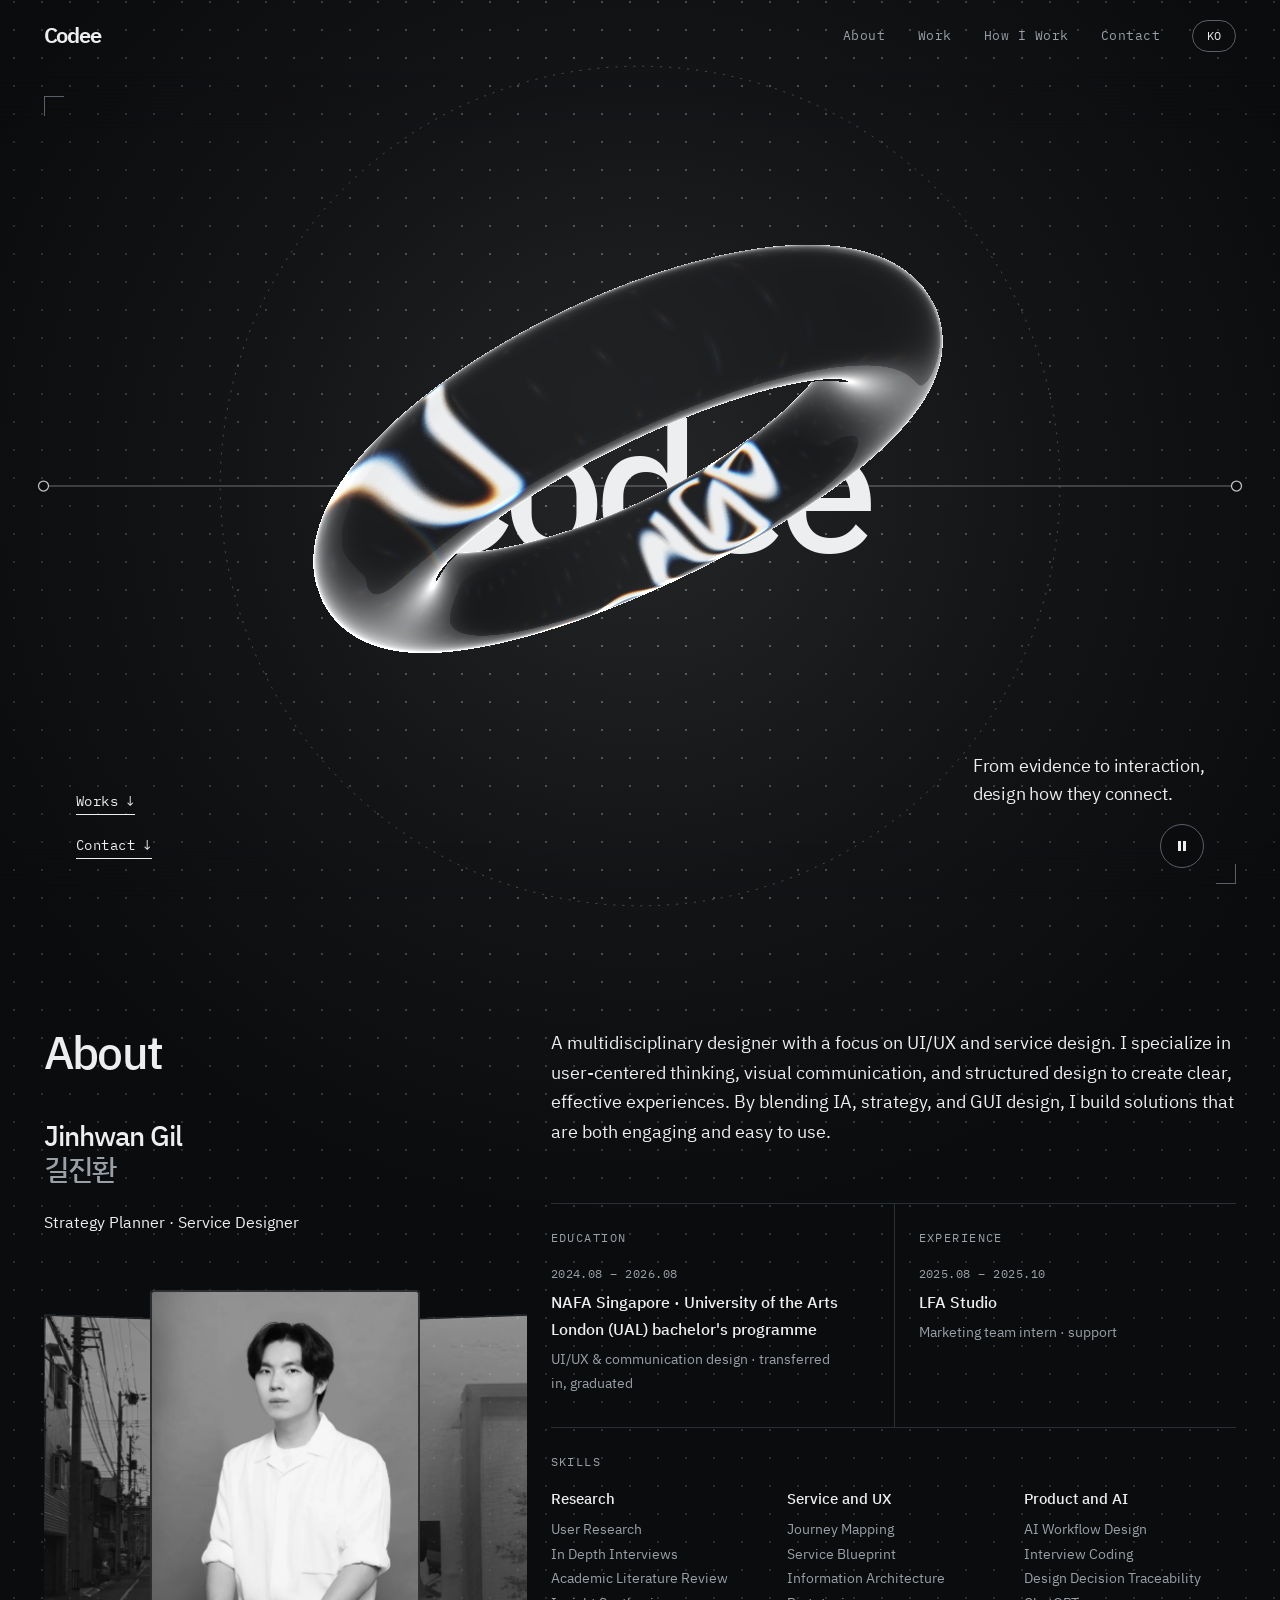
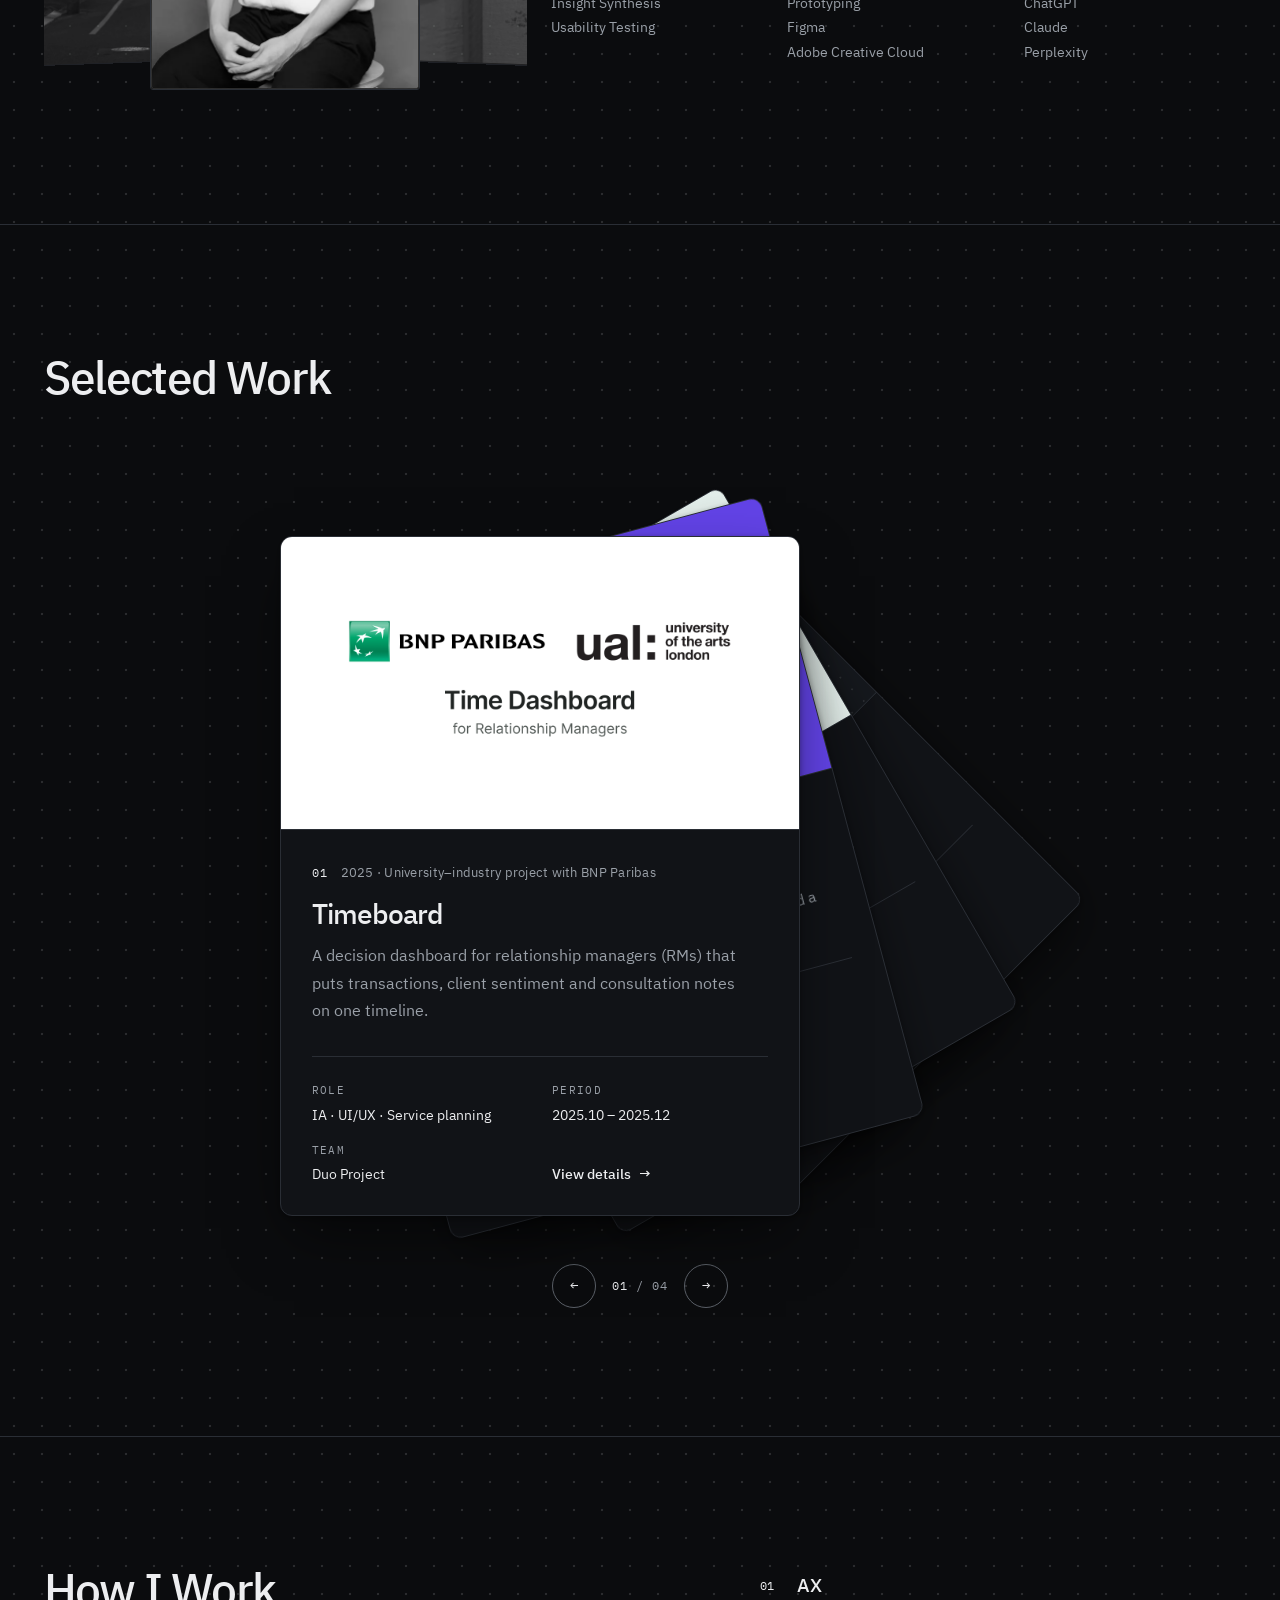
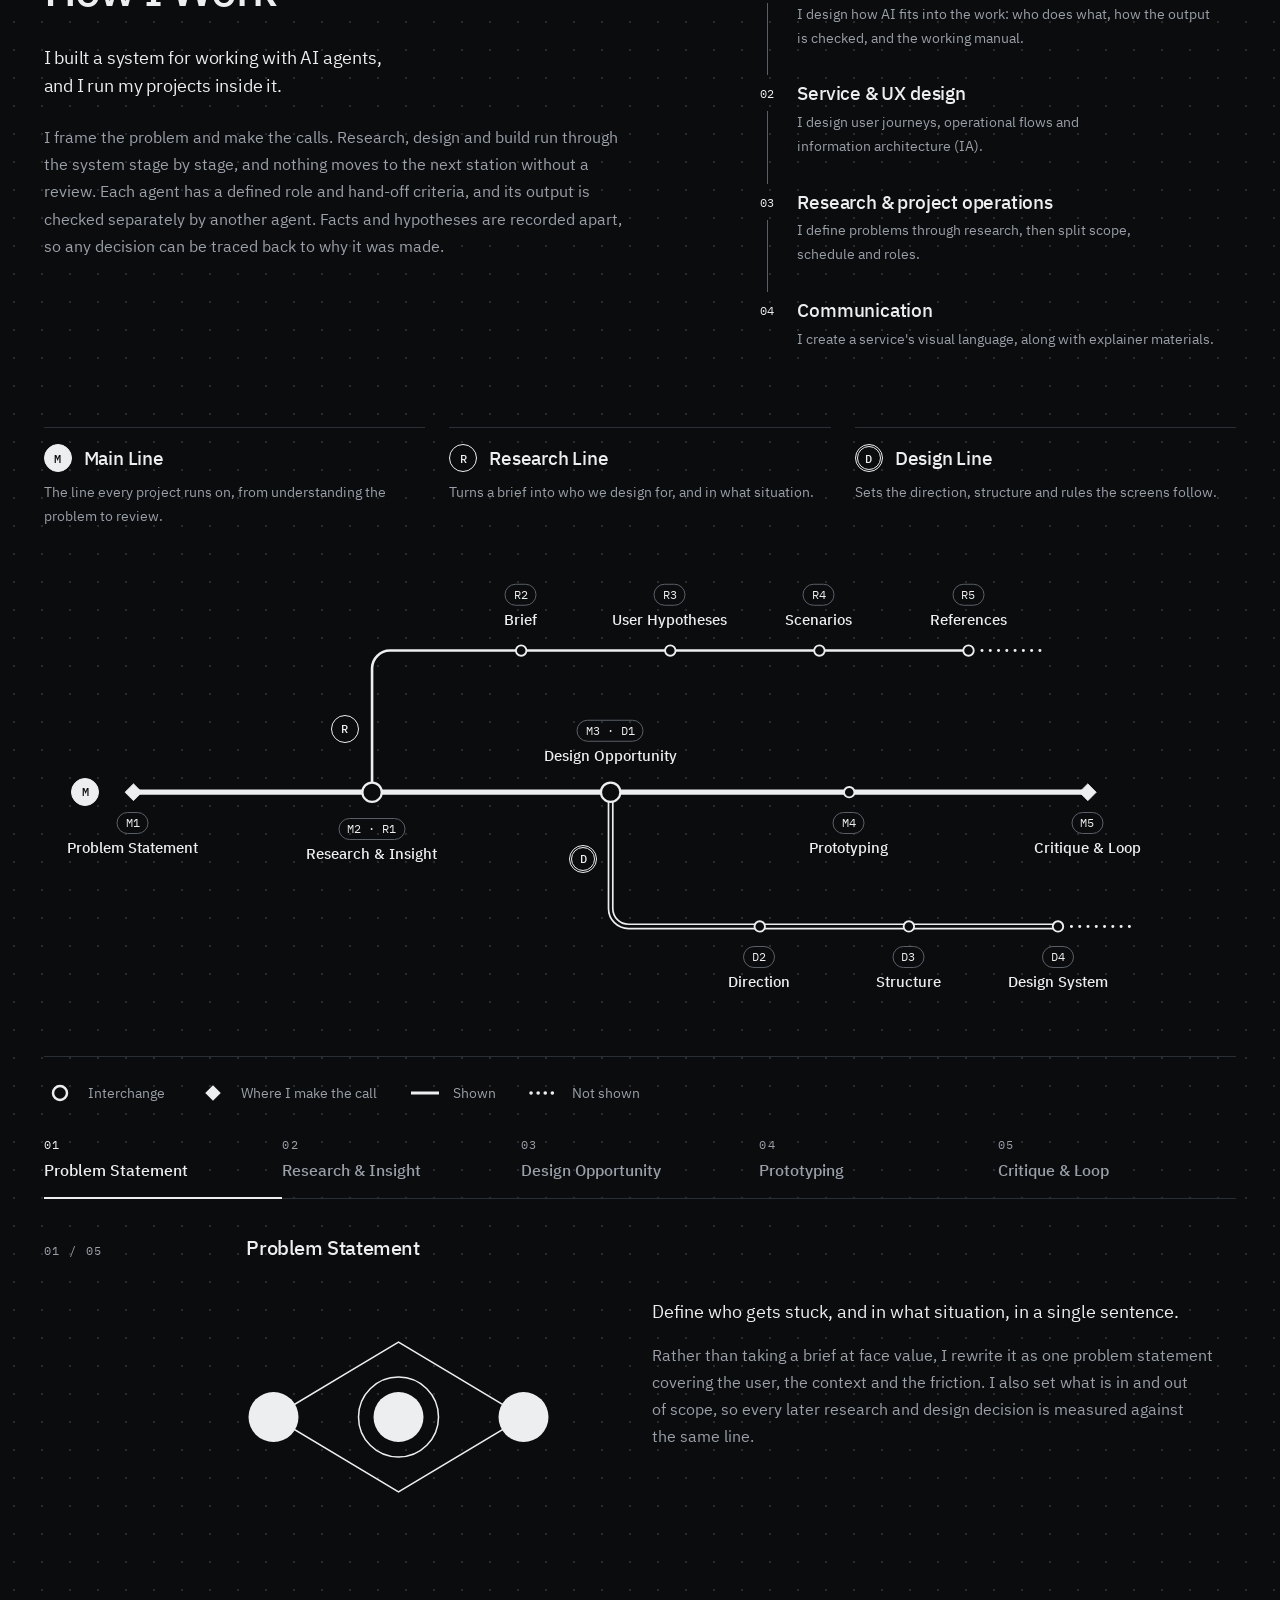
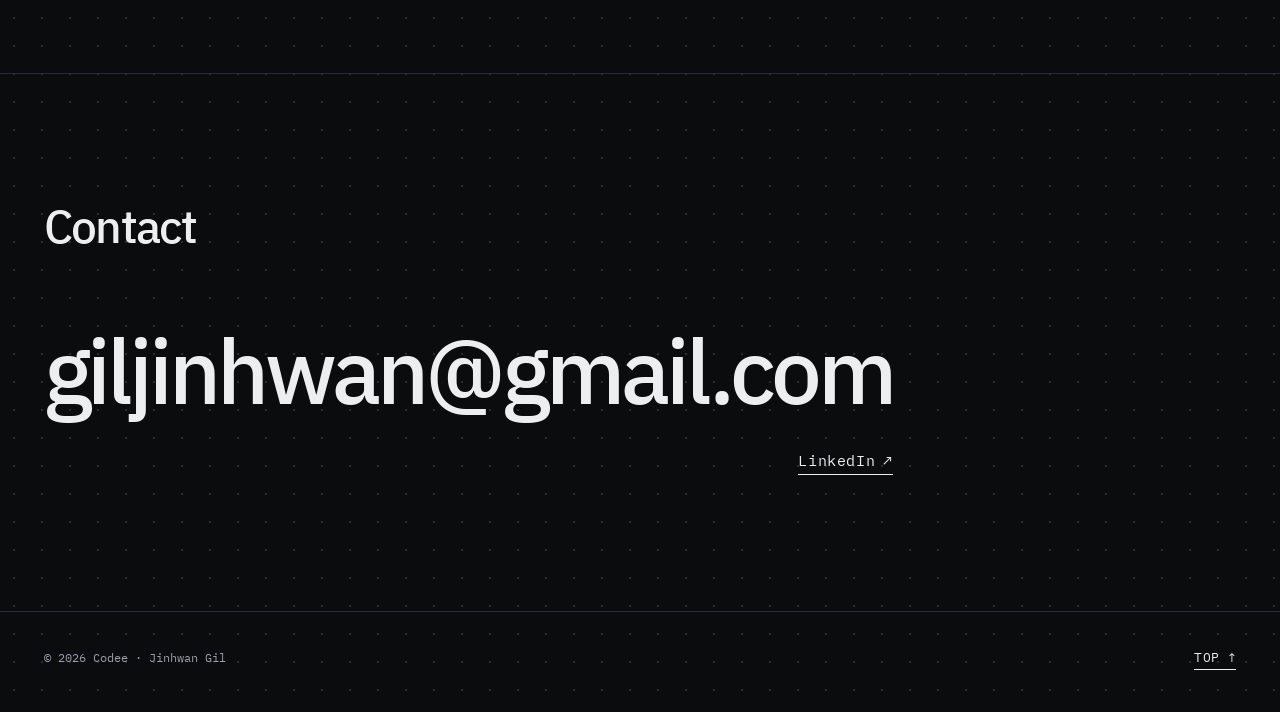
==== commit 925c9bcb: "Connect jinhwan-codee.com Co-Authored-By: Claude Opus 5.5 <noreply@anthropic.com>" ====
--- a/en/index.html
+++ b/en/index.html
@@ -11,10 +11,10 @@
   <meta property="og:title" content="Codee — Jinhwan Gil · Strategy Planner &amp; Service Designer">
   <meta property="og:description" content="From evidence to interaction, design how they connect.">
   <meta property="og:locale" content="en_US">
-  <meta property="og:url" content="https://jinhwan-ship-it.github.io/Codee_-Website/en/">
-  <link rel="canonical" href="https://jinhwan-ship-it.github.io/Codee_-Website/en/">
-  <link rel="alternate" hreflang="ko" href="https://jinhwan-ship-it.github.io/Codee_-Website/">
-  <link rel="alternate" hreflang="en" href="https://jinhwan-ship-it.github.io/Codee_-Website/en/">
+  <meta property="og:url" content="https://jinhwan-codee.com/en/">
+  <link rel="canonical" href="https://jinhwan-codee.com/en/">
+  <link rel="alternate" hreflang="ko" href="https://jinhwan-codee.com/">
+  <link rel="alternate" hreflang="en" href="https://jinhwan-codee.com/en/">
   <link rel="preconnect" href="https://fonts.googleapis.com">
   <link rel="preconnect" href="https://fonts.gstatic.com" crossorigin>
   <link rel="stylesheet" href="https://fonts.googleapis.com/css2?family=IBM+Plex+Mono:wght@400;500&family=IBM+Plex+Sans+KR:wght@400;500;600&display=swap">
